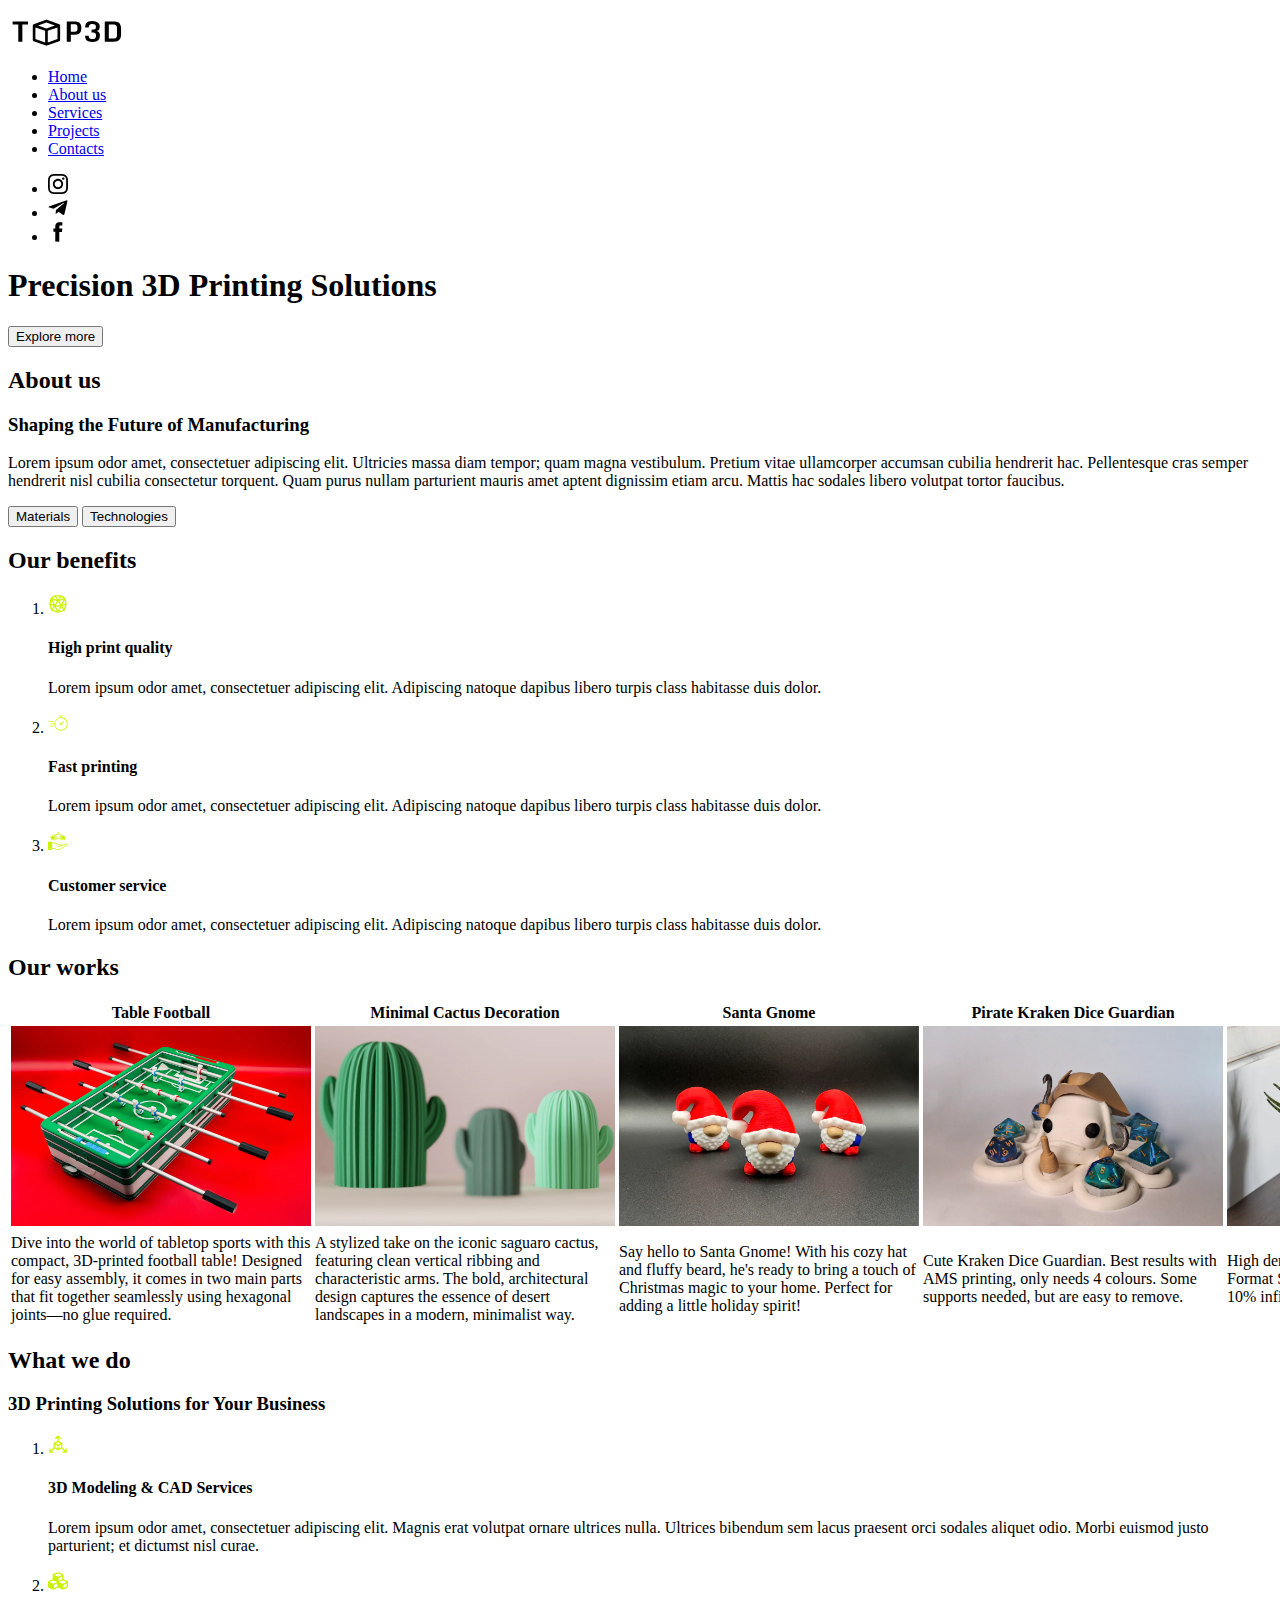
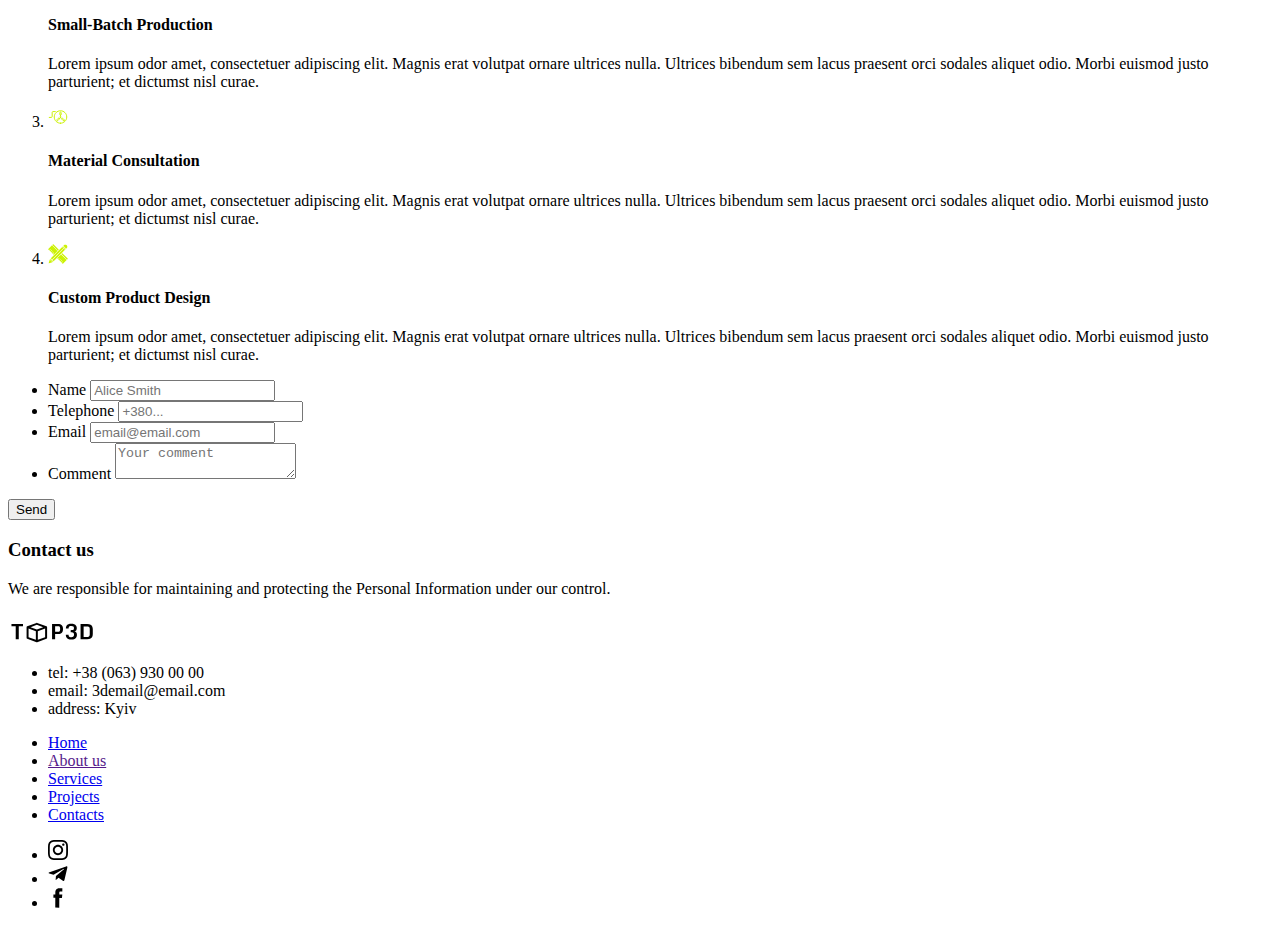
==== index.html @ 9c92897f "Initial commit" ====
<!DOCTYPE html>
<html lang="en">
<head>
    <meta charset="UTF-8">
    <meta name="viewport" content="width=device-width, initial-scale=1.0">
    <title>Top3D</title>
</head>
<body>
    <header>
        <div>
            <a chref="./index.html">
                <svg width="120" height="40">
                    <use href="./img/svg/symbol-defs.svg#icon-logo"></use>
                </svg>
            </a>
            <nav>
                <ul>
                    <li><a href="./index.html">Home</a></li>
                    <li><a href="./logic.html">About us</a></li>
                    <li><a href="#services">Services</a></li>
                    <li><a href="#works">Projects</a></li>
                    <li><a href="#contact_us">Contacts</a></li>
                </ul>
            </nav>
            <div>
                <uL>
                    <li>
                        <a href="">
                            <svg width="20" height="20" >
                                <use href="./img/svg/symbol-defs.svg#icon-instagram"></use>
                            </svg>
                        </a>
                    </li>
                    <li>
                        <a href="">
                            <svg width="20" height="20">
                                <use href="./img/svg/symbol-defs.svg#icon-telegram"></use>
                            </svg>
                        </a>
                    </li>
                    <li>
                        <a href="">
                            <svg width="20" height="20">
                                <use href="./img/svg/symbol-defs.svg#icon-facebook"></use>
                            </svg>
                        </a>
                    </li>
                </uL>
            </div>
        </div>
    </header>
    <main>
        <section>
            <div>
                <h1>Precision 3D Printing Solutions</h1>
                <button type="button">Explore more</button>
            </div>
        </section>
        <section id="about_us">
            <div>
                <div></div>
                <h2>About us</h2>
                <h3>Shaping the Future of Manufacturing</h3>
                <p>Lorem ipsum odor amet, consectetuer adipiscing elit. Ultricies massa diam tempor; quam magna vestibulum. Pretium vitae
                ullamcorper accumsan cubilia hendrerit hac. Pellentesque cras semper hendrerit nisl cubilia consectetur torquent. Quam
                purus nullam parturient mauris amet aptent dignissim etiam arcu. Mattis hac sodales libero volutpat tortor faucibus.</p>
                <div>
                    <button type="button">Materials</button>
                    <button type="button">Technologies</button>
                </div>

                <div>
                    <h2>Our benefits</h2>
                    <ol>
                        <li>
                            <svg width="20" height="20">
                                <use href="./img/svg/symbol-defs.svg#icon-about_us_1" fill="#CCF203"></use>
                            </svg>
                            <h4>High print quality</h4>
                            <p>Lorem ipsum odor amet, consectetuer adipiscing elit. Adipiscing natoque dapibus libero turpis class habitasse duis
                            dolor.</p>
                        </li>
                        <li>
                            <svg width="20" height="20">
                                <use href="./img/svg/symbol-defs.svg#icon-about_us_2" fill="#CCF203"></use>
                            </svg>
                            <h4>Fast printing</h4>
                            <p>Lorem ipsum odor amet, consectetuer adipiscing elit. Adipiscing natoque dapibus libero turpis class habitasse duis
                            dolor.</p>
                        </li>
                        <li>
                            <svg width="20" height="20">
                                <use href="./img/svg/symbol-defs.svg#icon-about_us_3" fill="#CCF203"></use>
                            </svg>
                            <h4>Customer service</h4>
                            <p>Lorem ipsum odor amet, consectetuer adipiscing elit. Adipiscing natoque dapibus libero turpis class habitasse duis
                            dolor.</p>
                        </li>
                    </ol>
                </div>
            </div>
        </section>
        <section id="works">
            <div>
                <h2>Our works</h2>
                <table>
                    <tr>
                        <th>Table Football</th>
                        <th>Minimal Cactus Decoration</th>
                        <th>Santa Gnome</th>
                        <th>Pirate Kraken Dice Guardian</th>
                        <th>Shell Flower Pot</th>
                    </tr>
                    <tr>
                        <td><img src="./img/images/2024-10-29_0c64e9528820f.webp" alt="3D Table Football" width="300" height="200"></td>
                        <td><img src="./img/images/2024-11-07_ce8e38e158c6.webp" alt="3D Cactus" width="300" height="200"></td>
                        <td><img src="./img/images/2024-11-08_84ce058e50895.webp" alt="3D Santa Claus" width="300" height="200"></td>
                        <td><img src="./img/images/2024-11-07_cf0e8cd7d54828.webp" alt="3D Octopus" width="300" height="200"></td>
                        <td><img src="./img/images/2024-11-09_6f2162583973.webp" alt="3D Plant Pot" width="300" height="200"></td>
                    </tr>
                    <tr>
                        <td>Dive into the world of tabletop sports with this compact, 3D-printed football table! Designed for easy assembly, it comes in two main parts that fit together seamlessly using hexagonal joints—no glue required.</td>
                        <td>A stylized take on the iconic saguaro cactus, featuring clean vertical ribbing and characteristic arms. The bold,
                        architectural design captures the essence of desert landscapes in a modern, minimalist way.</td>
                        <td>Say hello to Santa Gnome! With his cozy hat and fluffy beard, he's ready to bring a touch of Christmas magic to your
                        home. Perfect for adding a little holiday spirit!</td>
                        <td>Cute Kraken Dice Guardian. Best results with AMS printing, only needs 4 colours. Some supports needed, but are easy to remove.</td>
                        <td>High density model of Shell Flower pot. Format STL. Created in Blender. 2 Perimeters. 10% infill. No supports.</td>
                    </tr>
                </table>
                <!-- <ul>
                    <li><img src="./img/images/2024-10-29_0c64e9528820f.webp" alt="3D Table Football" width="600" height="400"></li>
                    <li><img src="./img/images/2024-11-07_ce8e38e158c6.webp" alt="3D Cactus" width="600" height="400"></li>
                    <li><img src="./img/images/2024-11-08_84ce058e50895.webp" alt="3D Santa Claus" width="600" height="400"></li>
                    <li><img src="./img/images/2024-11-07_cf0e8cd7d54828.webp" alt="3D Octopus" width="600" height="400"></li>
                    <li><img src="./img/images/2024-11-09_6f2162583973.webp" alt="3D Plant Pot" width="600" height="400"></li>
                </ul> -->
            </div>
        </section>
        <section id="services">
            <div>
                <h2>What we do</h2>
                <h3>3D Printing Solutions for Your Business</h3>
                <ol>
                    <li>
                        <svg width="20" height="20">
                            <use href="./img/svg/symbol-defs.svg#icon-what_do_1" fill="#CCF203"></use>
                        </svg>
                        <h4>3D Modeling & CAD Services</h4>
                        <p>Lorem ipsum odor amet, consectetuer adipiscing elit. Magnis erat volutpat ornare ultrices nulla. Ultrices bibendum sem lacus praesent orci sodales aliquet odio. Morbi euismod justo parturient; et dictumst nisl curae.</p>
                    </li>
                    <li>
                        <svg width="20" height="20">
                            <use href="./img/svg/symbol-defs.svg#icon-what_do_2" fill="#CCF203"></use>
                        </svg>
                        <h4>Small-Batch Production</h4>
                        <p>Lorem ipsum odor amet, consectetuer adipiscing elit. Magnis erat volutpat ornare ultrices nulla. Ultrices bibendum sem lacus praesent orci sodales aliquet odio. Morbi euismod justo parturient; et dictumst nisl curae.</p>
                    </li>
                    <li>
                        <svg width="20" height="20">
                            <use href="./img/svg/symbol-defs.svg#icon-what_do_3" fill="#CCF203"></use>
                        </svg>
                        <h4>Material Consultation</h4>
                        <p>Lorem ipsum odor amet, consectetuer adipiscing elit. Magnis erat volutpat ornare ultrices nulla. Ultrices bibendum sem lacus praesent orci sodales aliquet odio. Morbi euismod justo parturient; et dictumst nisl curae.</p>
                    </li>
                    <li>
                        <svg width="20" height="20">
                            <use href="./img/svg/symbol-defs.svg#icon-what_do_4" fill="#CCF203"></use>
                        </svg>
                        <h4>Custom Product Design</h4>
                        <p>Lorem ipsum odor amet, consectetuer adipiscing elit. Magnis erat volutpat ornare ultrices nulla. Ultrices bibendum sem lacus praesent orci sodales aliquet odio. Morbi euismod justo parturient; et dictumst nisl curae.</p>
                    </li>
                </ol>
            </div>
        </section>
        <section id="contact_us">
            <div>
                <form action="">
                    <ul>
                        <li>
                            <label for="user-name">Name</label>
                            <input type="text" id="user-name" name="user-name" placeholder="Alice Smith">
                        </li>
                        <li>
                            <label for="user-phone">Telephone</label>
                            <input type="tel" id="user-phone" name="user-phone" placeholder="+380...">
                        </li>
                        <li>
                            <label for="user-email">Email</label>
                            <input type="email" id="user-email" name="user-email" placeholder="email@email.com">
                        </li>
                        <li>
                            <label for="user-comment">Comment</label>
                            <textarea id="user-comment" name="user-comment" placeholder="Your comment" id="textarea"></textarea>
                        </li>
                    </ul>
                    <button type="submit">Send</button>
                </form>
                <div>
                    <h3>Contact us</h3>
                    <p>We are responsible for maintaining and protecting the Personal Information under our control.</p>
                </div>
            </div>
        </section>
    </main>
    <footer>
        <div>
            <a chref="./index.html">
                <svg width="90" height="30">
                    <use href="./img/svg/symbol-defs.svg#icon-logo"></use>
                </svg>
            </a>
            <ul>
                <li>tel: +38 (063) 930 00 00</li>
                <li>email: 3demail@email.com</li>
                <li>address: Kyiv</li>
            </ul>
            <nav>
                <ul>
                    <li><a href="/index.html">Home</a></li>
                    <li><a href="">About us</a></li>
                    <li><a href="#services">Services</a></li>
                    <li><a href="#works">Projects</a></li>
                    <li><a href="#contact_us">Contacts</a></li>
                </ul>
            </nav>
            <div>
                <uL>
                    <li>
                        <a href="">
                            <svg width="20" height="20">
                                <use href="./img/svg/symbol-defs.svg#icon-instagram"></use>
                            </svg>
                        </a>
                    </li>
                    <li>
                        <a href="">
                            <svg width="20" height="20">
                                <use href="./img/svg/symbol-defs.svg#icon-telegram"></use>
                            </svg>
                        </a>
                    </li>
                    <li>
                        <a href="">
                            <svg width="20" height="20">
                                <use href="./img/svg/symbol-defs.svg#icon-facebook"></use>
                            </svg>
                        </a>
                    </li>
                </uL>
            </div>
        </div>
    </footer>
</body>
</html>
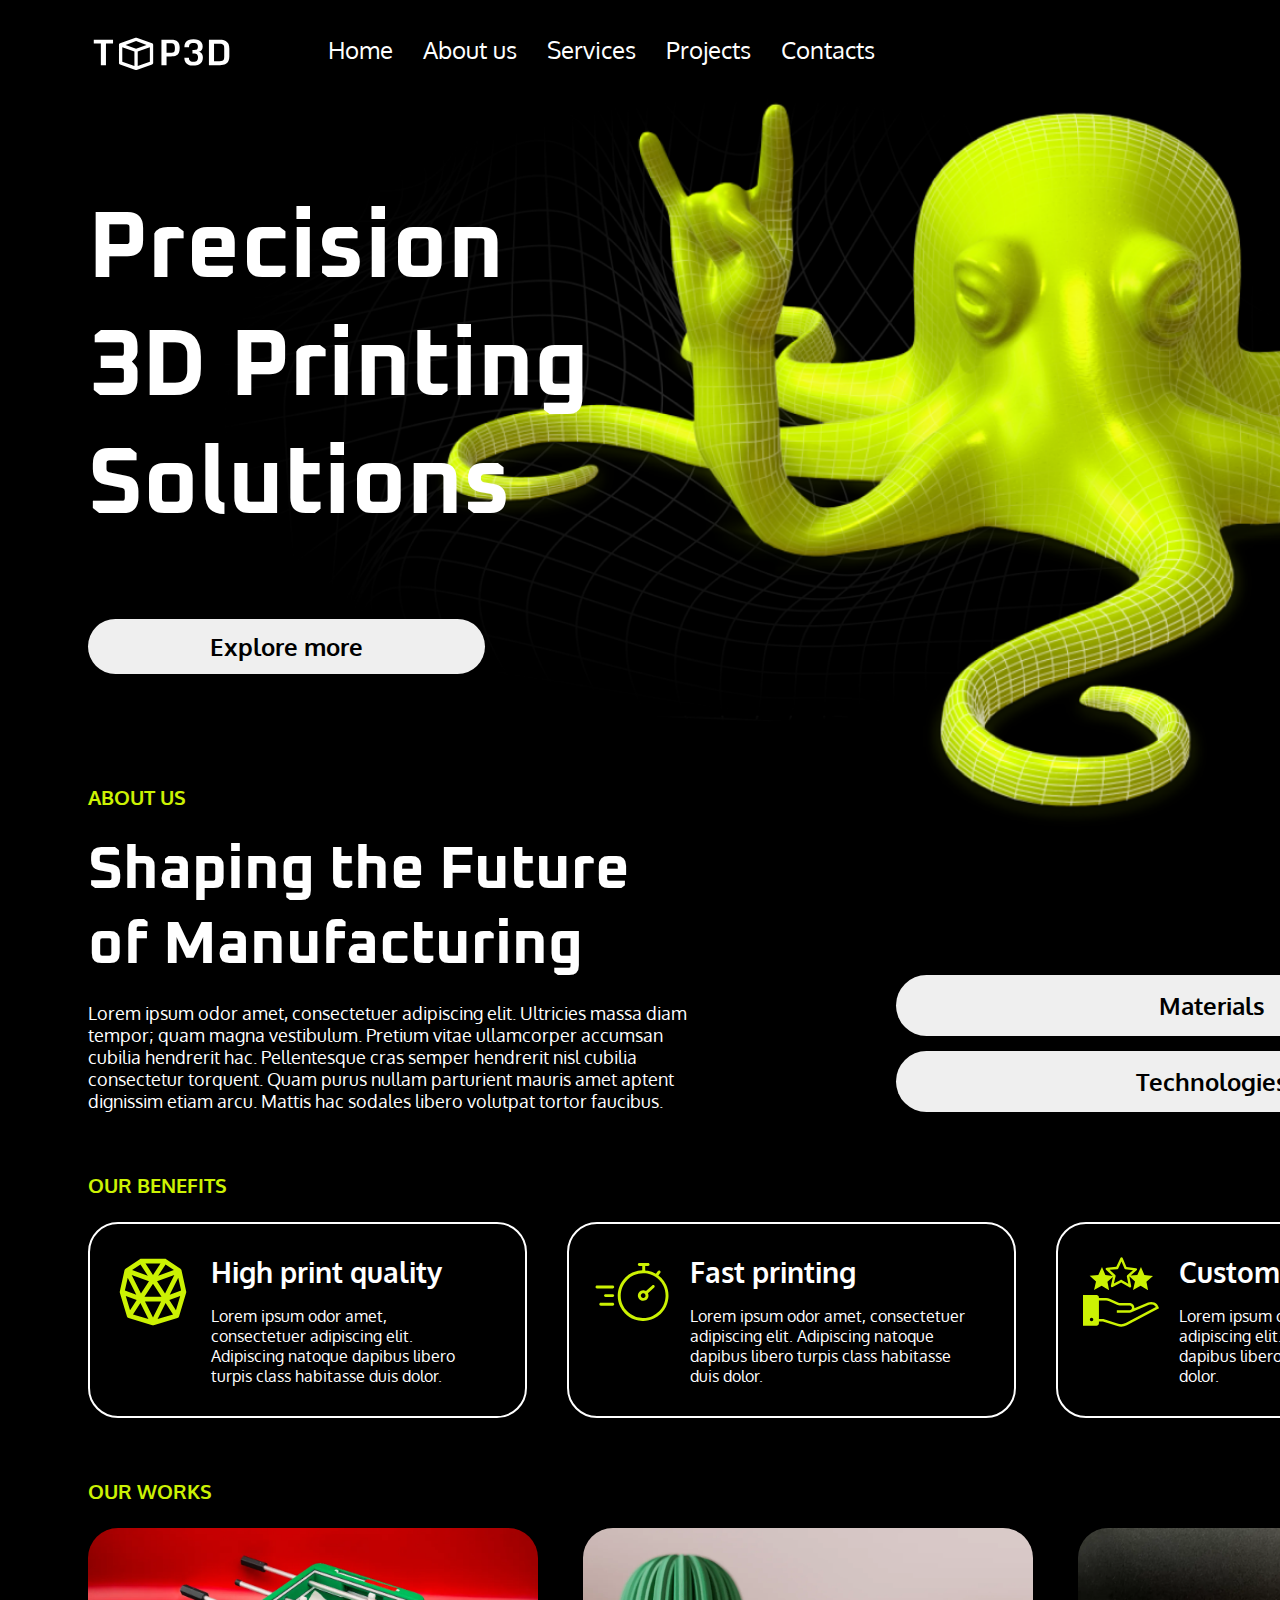
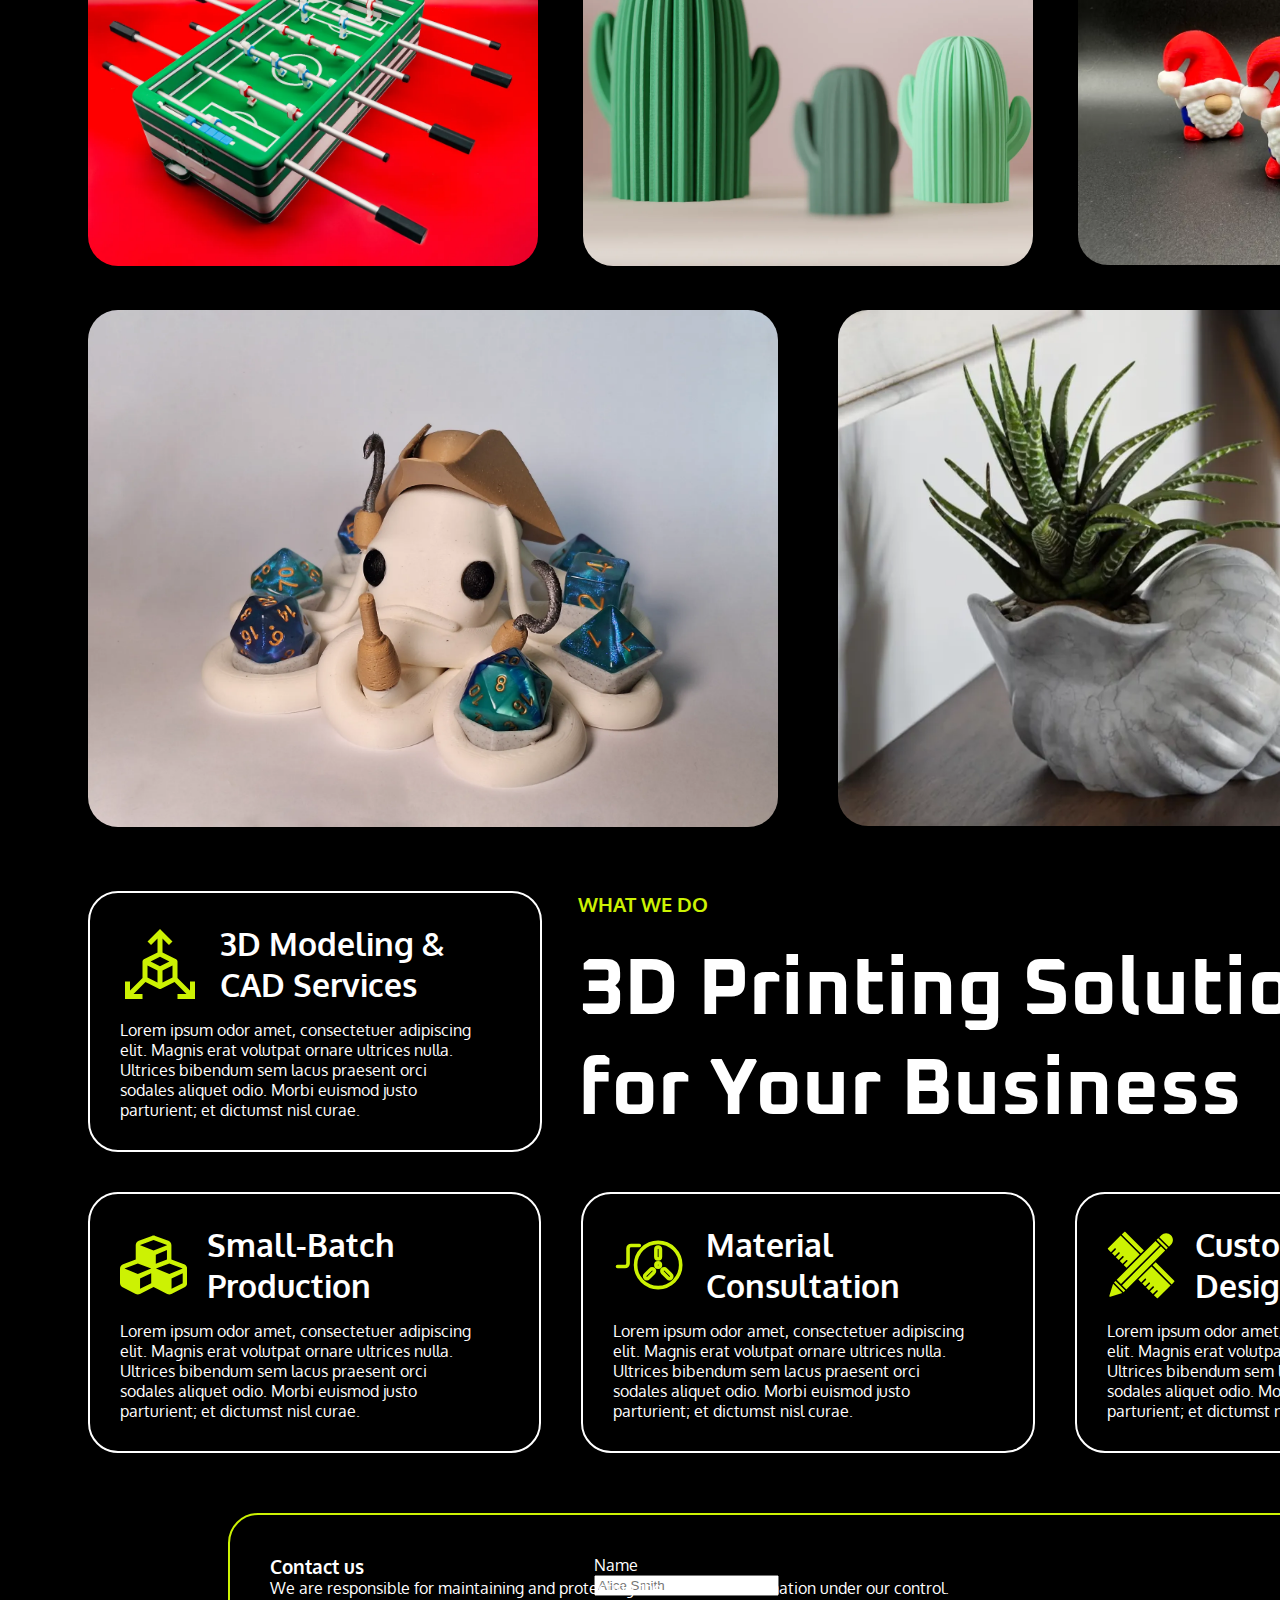
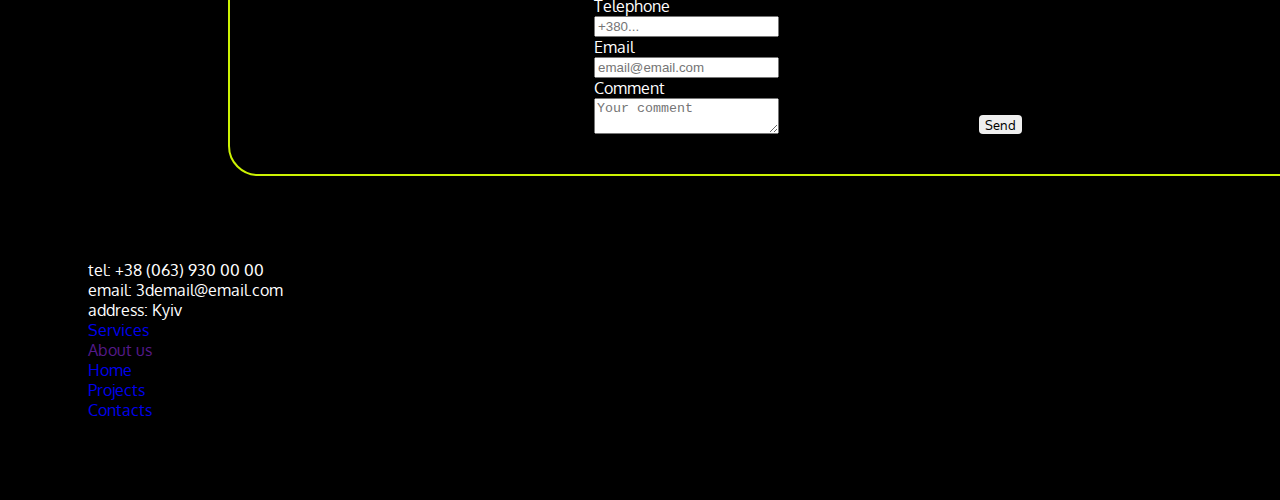
==== commit 108055be: "add styles" ====
--- a/index.html
+++ b/index.html
@@ -4,42 +4,48 @@
     <meta charset="UTF-8">
     <meta name="viewport" content="width=device-width, initial-scale=1.0">
     <title>Top3D</title>
+    <link rel="preconnect" href="https://fonts.googleapis.com">
+    <link rel="preconnect" href="https://fonts.gstatic.com" crossorigin>
+    <link href="https://fonts.googleapis.com/css2?family=Oxanium:wght@200..800&family=Oxygen:wght@300;400;700&display=swap" rel="stylesheet">
+    <link rel="stylesheet" href="./css/styles.css" />
 </head>
-<body>
-    <header>
-        <div>
-            <a chref="./index.html">
-                <svg width="120" height="40">
-                    <use href="./img/svg/symbol-defs.svg#icon-logo"></use>
-                </svg>
-            </a>
-            <nav>
-                <ul>
-                    <li><a href="./index.html">Home</a></li>
-                    <li><a href="./logic.html">About us</a></li>
-                    <li><a href="#services">Services</a></li>
-                    <li><a href="#works">Projects</a></li>
-                    <li><a href="#contact_us">Contacts</a></li>
-                </ul>
-            </nav>
-            <div>
-                <uL>
-                    <li>
-                        <a href="">
+<body class="page">
+    <header class="header">
+        <div class="container header__container">
+            <div class="header__menu">
+                <a class="link" chref="./index.html">
+                    <svg class="header__logo" width="150" height="50">
+                        <use href="./img/svg/symbol-defs.svg#icon-logo"></use>
+                    </svg>
+                </a>
+                <nav class="navigation">
+                    <ul class="list navigation__list">
+                        <li class="navigation__item"><a class="link navigation__link" href="./index.html">Home</a></li>
+                        <li class="navigation__item"><a class="link navigation__link" href="./logic.html">About us</a></li>
+                        <li class="navigation__item"><a class="link navigation__link" href="#services">Services</a></li>
+                        <li class="navigation__item"><a class="link navigation__link" href="#works">Projects</a></li>
+                        <li class="navigation__item"><a class="link navigation__link" href="#contact_us">Contacts</a></li>
+                    </ul>
+                </nav>
+            </div>
+            <div class="socials">
+                <uL class="list socials__list">
+                    <li class="socials__item">
+                        <a class="link socials__link" href="">
                             <svg width="20" height="20" >
                                 <use href="./img/svg/symbol-defs.svg#icon-instagram"></use>
                             </svg>
                         </a>
                     </li>
-                    <li>
-                        <a href="">
+                    <li class="socials__item">
+                        <a class="link socials__link" href="">
                             <svg width="20" height="20">
                                 <use href="./img/svg/symbol-defs.svg#icon-telegram"></use>
                             </svg>
                         </a>
                     </li>
-                    <li>
-                        <a href="">
+                    <li class="socials__item">
+                        <a class="link socials__link" href="">
                             <svg width="20" height="20">
                                 <use href="./img/svg/symbol-defs.svg#icon-facebook"></use>
                             </svg>
@@ -50,60 +56,75 @@
         </div>
     </header>
     <main>
-        <section>
-            <div>
-                <h1>Precision 3D Printing Solutions</h1>
-                <button type="button">Explore more</button>
-            </div>
-        </section>
-        <section id="about_us">
-            <div>
-                <div></div>
-                <h2>About us</h2>
-                <h3>Shaping the Future of Manufacturing</h3>
-                <p>Lorem ipsum odor amet, consectetuer adipiscing elit. Ultricies massa diam tempor; quam magna vestibulum. Pretium vitae
-                ullamcorper accumsan cubilia hendrerit hac. Pellentesque cras semper hendrerit nisl cubilia consectetur torquent. Quam
-                purus nullam parturient mauris amet aptent dignissim etiam arcu. Mattis hac sodales libero volutpat tortor faucibus.</p>
-                <div>
-                    <button type="button">Materials</button>
-                    <button type="button">Technologies</button>
-                </div>
-
-                <div>
-                    <h2>Our benefits</h2>
-                    <ol>
-                        <li>
-                            <svg width="20" height="20">
-                                <use href="./img/svg/symbol-defs.svg#icon-about_us_1" fill="#CCF203"></use>
-                            </svg>
-                            <h4>High print quality</h4>
-                            <p>Lorem ipsum odor amet, consectetuer adipiscing elit. Adipiscing natoque dapibus libero turpis class habitasse duis
-                            dolor.</p>
-                        </li>
-                        <li>
-                            <svg width="20" height="20">
-                                <use href="./img/svg/symbol-defs.svg#icon-about_us_2" fill="#CCF203"></use>
-                            </svg>
-                            <h4>Fast printing</h4>
-                            <p>Lorem ipsum odor amet, consectetuer adipiscing elit. Adipiscing natoque dapibus libero turpis class habitasse duis
-                            dolor.</p>
-                        </li>
-                        <li>
-                            <svg width="20" height="20">
-                                <use href="./img/svg/symbol-defs.svg#icon-about_us_3" fill="#CCF203"></use>
-                            </svg>
-                            <h4>Customer service</h4>
-                            <p>Lorem ipsum odor amet, consectetuer adipiscing elit. Adipiscing natoque dapibus libero turpis class habitasse duis
-                            dolor.</p>
-                        </li>
-                    </ol>
-                </div>
-            </div>
-        </section>
-        <section id="works">
-            <div>
-                <h2>Our works</h2>
-                <table>
+        <section class="hero">
+            <div class="container hero__container">
+                <h1 class="hero__title">Precision <br> 3D Printing <br> Solutions</h1>
+                <button class="btn hero__btn" type="button">Explore more</button>
+            </div>
+            <img class="hero__img" src="./img/images/octopus.png" alt="Octopus" width="1150">
+        </section>
+        <section class="section about" id="about_us">
+            <div class="container about__container">
+                <div class="about__description">
+                    <div class="about__main">
+                        <h2 class="section-title">About us</h2>
+                        <h3 class="about__title">Shaping the Future <br> of Manufacturing</h3>
+                        <p class="about__text">Lorem ipsum odor amet, consectetuer adipiscing elit. Ultricies massa diam tempor; quam magna vestibulum. Pretium vitae
+                        ullamcorper accumsan cubilia hendrerit hac. Pellentesque cras semper hendrerit nisl cubilia consectetur torquent. Quam
+                        purus nullam parturient mauris amet aptent dignissim etiam arcu. Mattis hac sodales libero volutpat tortor faucibus.</p>
+                    </div>
+                    <div class="about__buttons">
+                        <button class="btn about__btn" type="button">Materials</button>
+                        <button class="btn about__btn" type="button">Technologies</button>
+                    </div>
+                </div>
+                <div class="benefits">
+                    <h2 class="section-title">Our benefits</h2>
+                    <ul class="list benefits__list">
+                        <li class="benefits__item">
+                            <div class="benefits__icon">
+                                <svg width="76" height="76">
+                                    <use href="./img/svg/symbol-defs.svg#icon-about_us_1" fill="#CCF203"></use>
+                                </svg>
+                            </div>
+                            <div class="benefits__description">
+                                <h4 class="benefits__title">High print quality</h4>
+                                <p class="benefits__text">Lorem ipsum odor amet, consectetuer adipiscing elit. Adipiscing natoque dapibus libero turpis class habitasse duis
+                                dolor.</p>
+                            </div>
+                        </li>
+                        <li class="benefits__item">
+                            <div class="benefits__icon">
+                                <svg class="benefits__icon" width="76" height="76">
+                                    <use href="./img/svg/symbol-defs.svg#icon-about_us_2" fill="#CCF203"></use>
+                                </svg>
+                            </div>
+                            <div class="benefits__description">
+                                <h4 class="benefits__title">Fast printing</h4>
+                                <p class="benefits__text">Lorem ipsum odor amet, consectetuer adipiscing elit. Adipiscing natoque dapibus libero turpis class habitasse duis
+                                dolor.</p>
+                            </div>
+                        </li>
+                        <li class="benefits__item">
+                            <div class="benefits__icon">
+                                <svg class="benefits__icon" width="76" height="76">
+                                    <use href="./img/svg/symbol-defs.svg#icon-about_us_3" fill="#CCF203"></use>
+                                </svg>
+                            </div>
+                            <div class="benefits__description">
+                                <h4 class="benefits__title">Customer service</h4>
+                                <p class="benefits__text">Lorem ipsum odor amet, consectetuer adipiscing elit. Adipiscing natoque dapibus libero turpis class habitasse duis
+                                dolor.</p>
+                            </div>
+                        </li>
+                    </ul>
+                </div>
+            </div>
+        </section>
+        <section class="section" id="works">
+            <div class="container">
+                <h2 class="section-title">Our works</h2>
+                <!-- <table>
                     <tr>
                         <th>Table Football</th>
                         <th>Minimal Cactus Decoration</th>
@@ -127,121 +148,135 @@
                         <td>Cute Kraken Dice Guardian. Best results with AMS printing, only needs 4 colours. Some supports needed, but are easy to remove.</td>
                         <td>High density model of Shell Flower pot. Format STL. Created in Blender. 2 Perimeters. 10% infill. No supports.</td>
                     </tr>
-                </table>
-                <!-- <ul>
-                    <li><img src="./img/images/2024-10-29_0c64e9528820f.webp" alt="3D Table Football" width="600" height="400"></li>
-                    <li><img src="./img/images/2024-11-07_ce8e38e158c6.webp" alt="3D Cactus" width="600" height="400"></li>
-                    <li><img src="./img/images/2024-11-08_84ce058e50895.webp" alt="3D Santa Claus" width="600" height="400"></li>
-                    <li><img src="./img/images/2024-11-07_cf0e8cd7d54828.webp" alt="3D Octopus" width="600" height="400"></li>
-                    <li><img src="./img/images/2024-11-09_6f2162583973.webp" alt="3D Plant Pot" width="600" height="400"></li>
-                </ul> -->
-            </div>
-        </section>
-        <section id="services">
-            <div>
-                <h2>What we do</h2>
-                <h3>3D Printing Solutions for Your Business</h3>
-                <ol>
-                    <li>
-                        <svg width="20" height="20">
-                            <use href="./img/svg/symbol-defs.svg#icon-what_do_1" fill="#CCF203"></use>
-                        </svg>
-                        <h4>3D Modeling & CAD Services</h4>
-                        <p>Lorem ipsum odor amet, consectetuer adipiscing elit. Magnis erat volutpat ornare ultrices nulla. Ultrices bibendum sem lacus praesent orci sodales aliquet odio. Morbi euismod justo parturient; et dictumst nisl curae.</p>
-                    </li>
-                    <li>
-                        <svg width="20" height="20">
-                            <use href="./img/svg/symbol-defs.svg#icon-what_do_2" fill="#CCF203"></use>
-                        </svg>
-                        <h4>Small-Batch Production</h4>
-                        <p>Lorem ipsum odor amet, consectetuer adipiscing elit. Magnis erat volutpat ornare ultrices nulla. Ultrices bibendum sem lacus praesent orci sodales aliquet odio. Morbi euismod justo parturient; et dictumst nisl curae.</p>
-                    </li>
-                    <li>
-                        <svg width="20" height="20">
-                            <use href="./img/svg/symbol-defs.svg#icon-what_do_3" fill="#CCF203"></use>
-                        </svg>
-                        <h4>Material Consultation</h4>
-                        <p>Lorem ipsum odor amet, consectetuer adipiscing elit. Magnis erat volutpat ornare ultrices nulla. Ultrices bibendum sem lacus praesent orci sodales aliquet odio. Morbi euismod justo parturient; et dictumst nisl curae.</p>
-                    </li>
-                    <li>
-                        <svg width="20" height="20">
-                            <use href="./img/svg/symbol-defs.svg#icon-what_do_4" fill="#CCF203"></use>
-                        </svg>
-                        <h4>Custom Product Design</h4>
-                        <p>Lorem ipsum odor amet, consectetuer adipiscing elit. Magnis erat volutpat ornare ultrices nulla. Ultrices bibendum sem lacus praesent orci sodales aliquet odio. Morbi euismod justo parturient; et dictumst nisl curae.</p>
-                    </li>
-                </ol>
-            </div>
-        </section>
-        <section id="contact_us">
-            <div>
-                <form action="">
-                    <ul>
-                        <li>
-                            <label for="user-name">Name</label>
-                            <input type="text" id="user-name" name="user-name" placeholder="Alice Smith">
-                        </li>
-                        <li>
-                            <label for="user-phone">Telephone</label>
-                            <input type="tel" id="user-phone" name="user-phone" placeholder="+380...">
-                        </li>
-                        <li>
-                            <label for="user-email">Email</label>
-                            <input type="email" id="user-email" name="user-email" placeholder="email@email.com">
-                        </li>
-                        <li>
-                            <label for="user-comment">Comment</label>
-                            <textarea id="user-comment" name="user-comment" placeholder="Your comment" id="textarea"></textarea>
+                </table> -->
+                <ul class="list works__list">
+                    <li class="works__item"><img class="works__img" src="./img/images/2024-10-29_0c64e9528820f.webp" alt="3D Table Football" width="450"></li>
+                    <li class="works__item"><img class="works__img" src="./img/images/2024-11-07_ce8e38e158c6.webp" alt="3D Cactus" width="450"></li>
+                    <li class="works__item"><img class="works__img" src="./img/images/2024-11-08_84ce058e50895.webp" alt="3D Santa Claus" width="450"></li>
+                    <li class="works__item"><img class="works__img" src="./img/images/2024-11-07_cf0e8cd7d54828.webp" alt="3D Octopus" width="690"></li>
+                    <li class="works__item"><img class="works__img" src="./img/images/2024-11-09_6f2162583973.webp" alt="3D Plant Pot" width="690"></li>
+                </ul>
+            </div>
+        </section>
+        <section class="section" id="services">
+            <div class="container activity__container">
+                <div class="activity__headline">
+                    <h2 class="section-title">What we do</h2>
+                    <h3 class="activity__title">3D Printing Solutions <br> for Your Business</h3>
+                </div>
+                <div class="activity__activities">
+                    <ul class="list activity__list">
+                        <li class="activity__item">
+                            <div class="activity__service">
+                                <svg class="activity__icon" width="80" height="80">
+                                    <use href="./img/svg/symbol-defs.svg#icon-what_do_1" fill="#CCF203"></use>
+                                </svg>
+                                <h4 class="activity__name">3D Modeling & <br> CAD Services</h4>
+                            </div>
+                            <p class="activity__desc">Lorem ipsum odor amet, consectetuer adipiscing elit. Magnis erat volutpat ornare ultrices nulla. Ultrices bibendum sem lacus praesent orci sodales aliquet odio. Morbi euismod justo parturient; et dictumst nisl curae.</p>
+                        </li>
+                        <li class="activity__item">
+                            <div class="activity__service">
+                                <svg class="activity__icon" width="80" height="80">
+                                    <use href="./img/svg/symbol-defs.svg#icon-what_do_2" fill="#CCF203"></use>
+                                </svg>
+                                <h4 class="activity__name">Small-Batch Production</h4>
+                            </div>
+                            <p class="activity__desc">Lorem ipsum odor amet, consectetuer adipiscing elit. Magnis erat volutpat ornare ultrices nulla. Ultrices bibendum sem lacus praesent orci sodales aliquet odio. Morbi euismod justo parturient; et dictumst nisl curae.</p>
+                        </li>
+                        <li class="activity__item">
+                            <div class="activity__service">
+                                <svg class="activity__icon" width="80" height="80">
+                                    <use href="./img/svg/symbol-defs.svg#icon-what_do_3" fill="#CCF203"></use>
+                                </svg>
+                                <h4 class="activity__name">Material Consultation</h4>
+                            </div>
+                            <p class="activity__desc">Lorem ipsum odor amet, consectetuer adipiscing elit. Magnis erat volutpat ornare ultrices nulla. Ultrices bibendum sem lacus praesent orci sodales aliquet odio. Morbi euismod justo parturient; et dictumst nisl curae.</p>
+                        </li>
+                        <li class="activity__item">
+                            <div class="activity__service">
+                                <svg class="activity__icon" width="80" height="80">
+                                    <use href="./img/svg/symbol-defs.svg#icon-what_do_4" fill="#CCF203"></use>
+                                </svg>
+                                <h4 class="activity__name">Custom Product Design</h4>
+                            </div>
+                            <p class="activity__desc">Lorem ipsum odor amet, consectetuer adipiscing elit. Magnis erat volutpat ornare ultrices nulla. Ultrices bibendum sem lacus praesent orci sodales aliquet odio. Morbi euismod justo parturient; et dictumst nisl curae.</p>
                         </li>
                     </ul>
-                    <button type="submit">Send</button>
-                </form>
-                <div>
-                    <h3>Contact us</h3>
-                    <p>We are responsible for maintaining and protecting the Personal Information under our control.</p>
+                </div>
+            </div>
+        </section>
+        <section class="section" id="contact_us">
+            <div class="container contacts__container">
+                <div class="contacts__info">
+                    <div class="contacts__headline">
+                        <h3>Contact us</h3>
+                        <p>We are responsible for maintaining and protecting the Personal Information under our control.</p>
+                    </div>
+                    <form class="contacts__form" action="">
+                        <ul class="list contacts__list">
+                            <li class="contacts__item">
+                                <label for="user-name">Name</label>
+                                <input type="text" id="user-name" name="user-name" placeholder="Alice Smith">
+                            </li>
+                            <li class="contacts__item">
+                                <label for="user-phone">Telephone</label>
+                                <input type="tel" id="user-phone" name="user-phone" placeholder="+380...">
+                            </li>
+                            <li class="contacts__item">
+                                <label for="user-email">Email</label>
+                                <input type="email" id="user-email" name="user-email" placeholder="email@email.com">
+                            </li>
+                            <li class="contacts__item">
+                                <label for="user-comment">Comment</label>
+                                <textarea id="user-comment" name="user-comment" placeholder="Your comment" id="textarea"></textarea>
+                            </li>
+                        </ul>
+                        <button class="btn" type="submit">Send</button>
+                    </form>
                 </div>
             </div>
         </section>
     </main>
     <footer>
-        <div>
-            <a chref="./index.html">
+        <div class="container">
+            <a class="link" chref="./index.html">
                 <svg width="90" height="30">
                     <use href="./img/svg/symbol-defs.svg#icon-logo"></use>
                 </svg>
             </a>
-            <ul>
+            <ul class="list">
                 <li>tel: +38 (063) 930 00 00</li>
                 <li>email: 3demail@email.com</li>
                 <li>address: Kyiv</li>
             </ul>
             <nav>
-                <ul>
-                    <li><a href="/index.html">Home</a></li>
-                    <li><a href="">About us</a></li>
-                    <li><a href="#services">Services</a></li>
-                    <li><a href="#works">Projects</a></li>
-                    <li><a href="#contact_us">Contacts</a></li>
+                <ul class="list">
+                    <li><a class="link" href="#services">Services</a></li>
+                    <li><a class="link" href="">About us</a></li>
+                    <li><a class="link" href="/index.html">Home</a></li>
+                    <li><a class="link" href="#works">Projects</a></li>
+                    <li><a class="link" href="#contact_us">Contacts</a></li>
                 </ul>
             </nav>
             <div>
-                <uL>
+                <uL class="list">
                     <li>
-                        <a href="">
+                        <a class="link" href="">
                             <svg width="20" height="20">
                                 <use href="./img/svg/symbol-defs.svg#icon-instagram"></use>
                             </svg>
                         </a>
                     </li>
                     <li>
-                        <a href="">
+                        <a class="link" href="">
                             <svg width="20" height="20">
                                 <use href="./img/svg/symbol-defs.svg#icon-telegram"></use>
                             </svg>
                         </a>
                     </li>
                     <li>
-                        <a href="">
+                        <a class="link" href="">
                             <svg width="20" height="20">
                                 <use href="./img/svg/symbol-defs.svg#icon-facebook"></use>
                             </svg>
--- a/css/styles.css
+++ b/css/styles.css
@@ -0,0 +1,391 @@
+:root {
+    --title-font: 'Oxanium', sans-serif;
+    --page-font: 'Oxygen', sans-serif;
+    --main-text-color: #FFFFFF;
+    --accent-color: #CCF203;
+    --second-color: #000000;
+    --hover-color: #DFFD40;
+    --primary-bg-color: #000000;
+    /* --item: 3;
+    --indent: 30px; */
+    --anim: 250ms cubic-bezier(0.4, 0, 0.2, 1);
+}
+
+/* Common styles */
+h1,
+h2,
+h3,
+h4,
+h5,
+h6,
+p,
+ul,
+div {
+    margin: 0;
+    padding: 0;
+}
+
+.img {
+    display: block;
+    max-width: 100%;
+    height: auto;
+    margin: 0;
+}
+
+.container {
+    width: 1440px;
+    padding-right: 80px;
+    padding-left: 80px;
+    margin-right: auto;
+    margin-left: auto;
+}
+
+.section {
+    padding-top: 60px;
+}
+
+.page {
+    font-family: var(--page-font);
+    font-style: normal;
+    font-weight: 400;
+    font-size: 16px;
+    color: var(--main-text-color);
+
+    background-color: var(--primary-bg-color);
+}
+
+.list {
+    list-style: none;
+    padding: 0;
+    margin: 0;
+}
+
+.link {
+    text-decoration: none;
+    font-style: normal;
+}
+
+.btn {
+    font-family: var(--page-font);
+    cursor: pointer;
+    border-style: none;
+    border-radius: 4px;
+}
+
+.header {
+    position: relative; 
+    z-index: 10;
+}
+
+.header__container {
+    display: flex;
+    align-items: center;
+    justify-content: space-between;
+}
+
+.header__menu {
+    display: flex;
+    align-items: center;
+}
+
+.header__logo {
+    fill: var(--main-text-color)
+}
+
+.navigation__list {
+    display: flex;
+    margin-left: 90px;
+}
+
+.navigation__item {
+    padding-top: 26px;
+    padding-bottom: 26px;
+
+    font-size: 24px;
+
+    transition: color var(--anim);
+}
+
+.navigation__item:not(:last-child) {
+    margin-right: 30px;
+}
+
+.navigation__link {
+    color: var(--main-text-color);
+}
+
+.navigation__link:hover, 
+.navigation__link:focus {
+    color: var(--hover-color);
+}
+
+.socials__list {
+    display: flex;
+}
+
+.socials__item:not(:last-child) {
+    margin-right: 30px;
+}
+
+.socials__link {
+    display: flex;
+    align-items: center;
+    justify-content: center;
+    width: 34px;
+    height: 34px;
+    color: var(--second-color);
+    background-color: var(--main-text-color);
+    border-radius: 50%;
+
+    transition: background-color var(--anim);
+}
+
+.socials__link:hover,
+.socials__link:focus {
+    background-color: var(--hover-color);
+    cursor: pointer;
+}
+
+
+.hero {
+    position: relative;
+    display: flex;
+    background-image: url(../img/images/Background.png);
+    background-repeat: no-repeat;
+    background-size: cover;
+    max-width: 1600px;
+    margin-left: auto;
+    margin-right: auto;
+    background-color: var(--second-color);
+
+    min-height: 600px;
+    z-index: 1; 
+}
+
+.hero__container {
+    position: relative;
+    padding-top: 100px;
+    padding-bottom: 50px;
+    z-index: 1; 
+}
+
+.hero__title {
+    font-family: var(--title-font);
+    font-weight: 700;
+    font-size: 94px;
+
+    margin-bottom: 74px;
+}
+
+.hero__btn {
+    font-weight: 700;
+    font-size: 24px;
+    padding: 12px 122px;
+    border-radius: 50px;
+
+    transition: background-color var(--anim);
+}
+
+.hero__btn:hover,
+.hero__btn:focus {
+    background-color: var(--hover-color);
+    cursor: pointer;
+}
+
+
+.hero__img {
+    position: absolute;
+    left: 25%;
+    top: -15%;
+    z-index: 0;
+}
+
+.section-title {
+    font-weight: 700;
+    font-size: 20px;
+    color: var(--accent-color);
+    text-transform: uppercase;
+
+    margin-bottom: 24px;
+}
+
+.about__description {
+    display: flex;
+    align-items: end;
+    justify-content: space-between;
+    margin-bottom: 60px;
+}
+
+.about__main {
+    margin-right: 77px;
+}
+
+.about__title {
+    font-family: var(--title-font);
+    font-weight: 700;
+    font-size: 60px;
+    margin-bottom: 18px;
+}
+
+.about__text {
+    font-size: 18px;
+    max-width: 600px;
+}
+
+.about__buttons {
+    display: flex;
+    flex-direction: column;
+}
+
+.about__btn {
+    padding: 15px 240px;
+    font-weight: 700;
+    font-size: 24px;
+    border-radius: 50px;
+    transition: background-color var(--anim);
+}
+
+.about__btn:not(:last-child) {
+    margin-bottom: 15px;
+}
+
+.about__btn:hover,
+.about__btn:focus {
+    background-color: var(--hover-color);
+    cursor: pointer;
+}
+
+.benefits__list {
+    display: grid;
+    grid-template-columns: auto auto auto;
+    gap: 40px;
+}
+
+.benefits__item {
+    display: flex;
+    max-width: 400px;
+    border: 2px solid var(--main-text-color);
+    border-radius: 30px;
+    padding: 30px 45px 30px 25px;
+}
+
+.benefits__icon {
+    width: 76px;
+    height: 76px;
+    margin-right: 20px;
+    align-items: flex-start;
+}
+
+.benefits__title {
+    font-weight: 700;
+    font-size: 28px;
+    margin-bottom: 16px;
+}
+
+.works__list {
+    display: flex;
+    flex-wrap: wrap;
+    gap: 40px;
+    justify-content: space-between
+}
+
+.works__img {
+    border-radius: 30px;
+}
+
+.activity__container {
+    position: relative;
+}
+
+.activity__headline {
+    position: absolute;
+    left: 570px;
+    max-width: 840px;
+}
+
+.activity__title {
+    font-family: var(--title-font);
+    font-weight: 700;
+    font-size: 80px;
+}
+
+.activity__list{
+    display: grid;
+    grid-template-columns: repeat(3, 1fr);
+    gap: 40px;
+}
+
+
+.activity__item {
+    display: flex;
+    flex-direction: column;
+    border: 2px solid var(--main-text-color);
+    border-radius: 30px;
+    padding: 30px;
+}
+
+.activity__item:nth-child(1) {
+    max-width: 390px;
+    grid-column: 1 / -1; 
+}
+
+.activity__item:nth-child(n+2) {
+    grid-column: span 1;
+}
+
+.activity__service {
+    display: flex;
+    align-items: center;
+    margin-bottom: 15px;
+}
+
+.activity__icon {
+    width: 80px;
+    height: 80px;
+    margin-right: 20px;
+}
+
+.activity__name {
+    font-weight: 700;
+    font-size: 32px;
+}
+
+.activity__desc {
+    max-width: 356px;
+}
+
+.contacts__container {
+    position: relative;
+    margin-bottom: 50px;
+}
+
+.contacts__info {
+    border: 2px solid var(--accent-color);
+    border-radius: 30px;
+    padding: 40px;
+    margin-left: 140px;
+    margin-right: 140px;
+}
+
+.contacts__headline {
+    position: absolute;
+}
+
+.contacts__form {
+    display: flex;
+    justify-content: center;
+    align-items: flex-end;
+    width: 100%;
+}
+
+.contacts__list {
+    display: flex;
+    flex-direction: column;
+    margin-right: 200px;
+    max-width: 460px;
+}
+
+.contacts__item {
+    display: flex;
+    flex-direction: column;
+}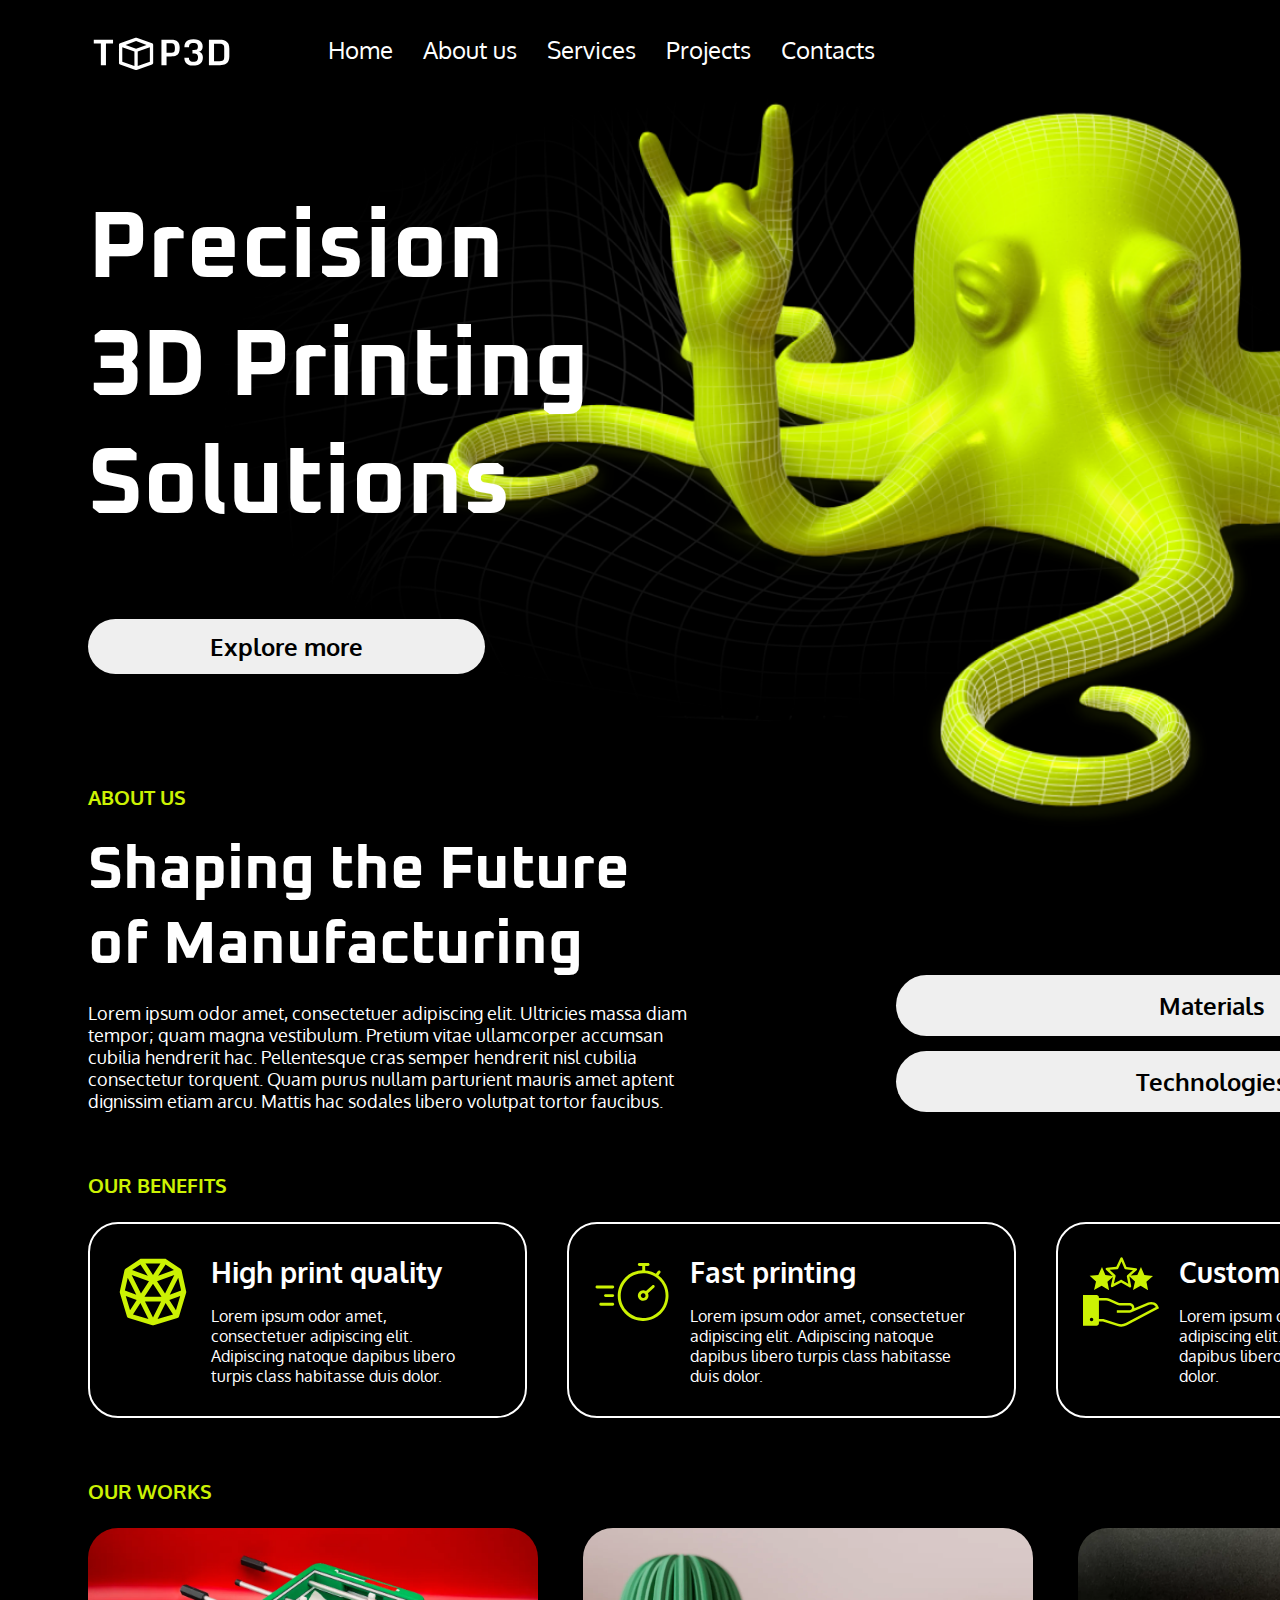
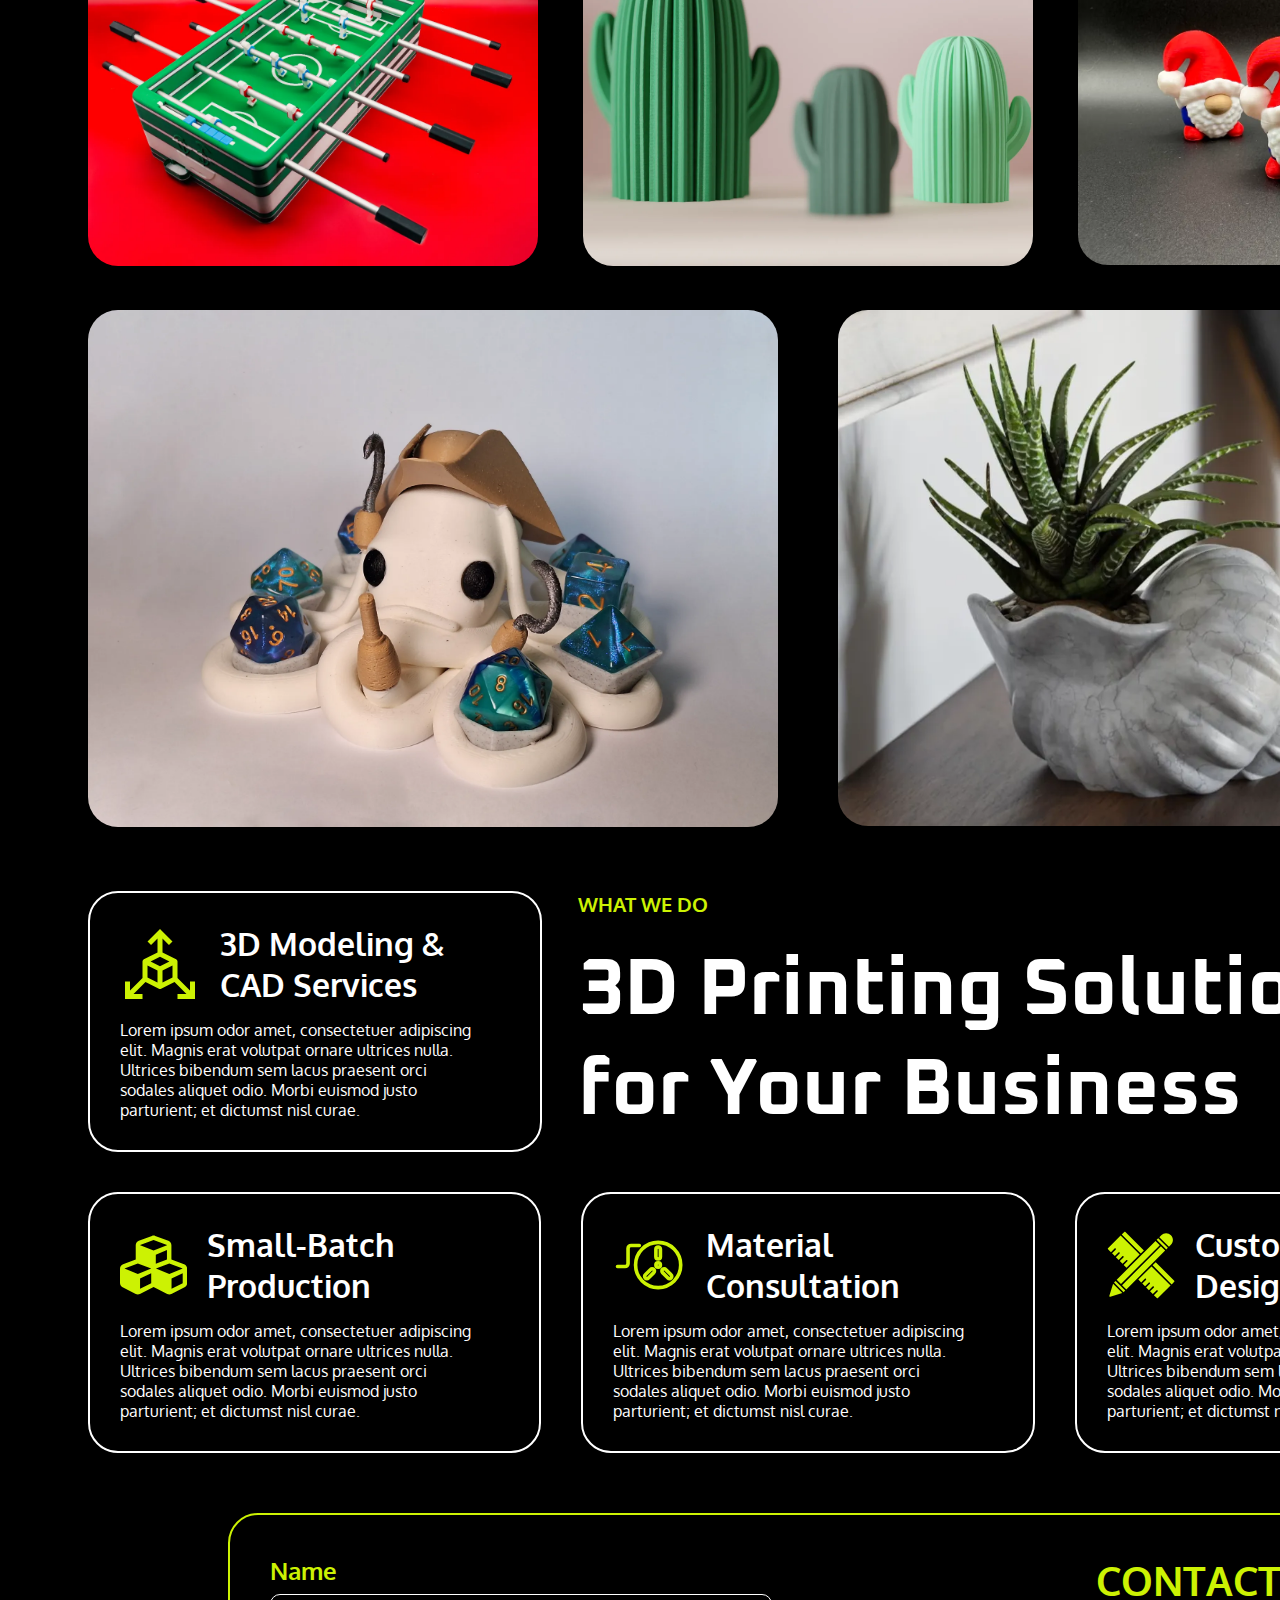
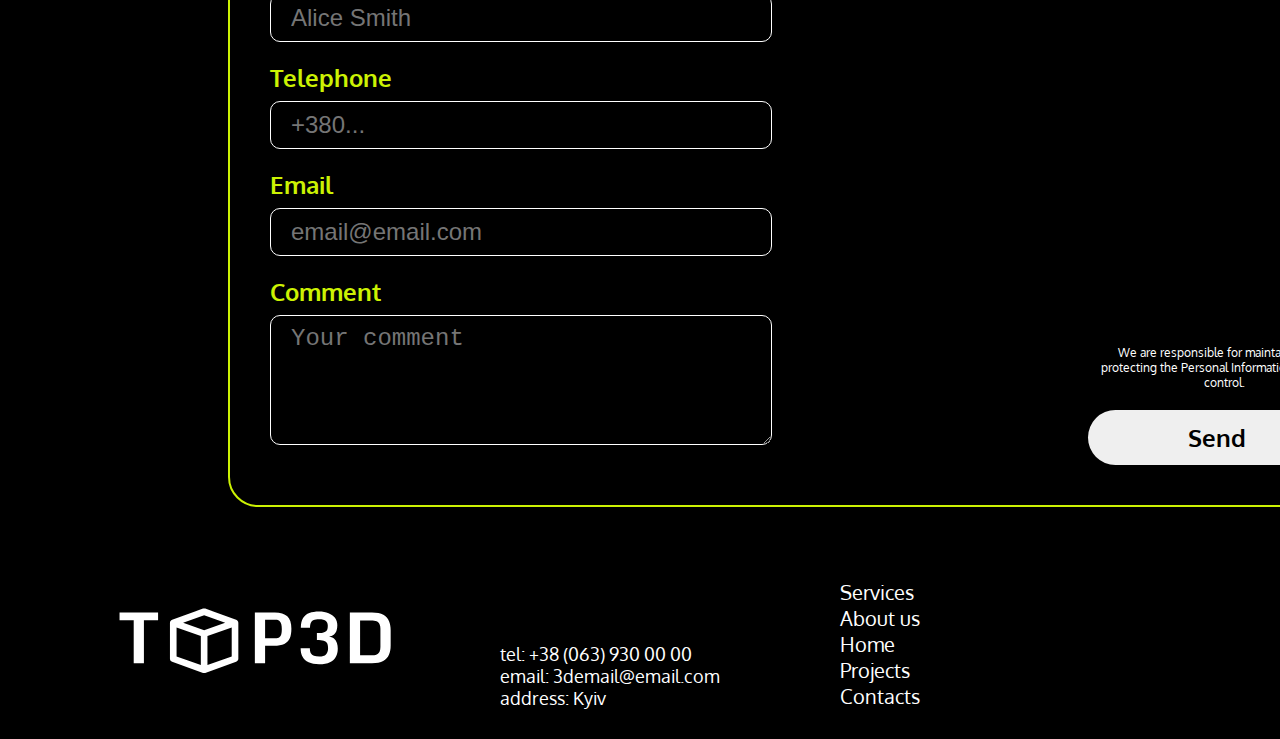
==== commit 47682f7e: "update styles" ====
--- a/index.html
+++ b/index.html
@@ -210,55 +210,57 @@
             <div class="container contacts__container">
                 <div class="contacts__info">
                     <div class="contacts__headline">
-                        <h3>Contact us</h3>
-                        <p>We are responsible for maintaining and protecting the Personal Information under our control.</p>
+                        <h3 class="contacts__title">Contact us</h3>
+                        <p class="contacts__desc">We are responsible for maintaining and protecting the Personal Information under our control.</p>
                     </div>
                     <form class="contacts__form" action="">
                         <ul class="list contacts__list">
                             <li class="contacts__item">
-                                <label for="user-name">Name</label>
-                                <input type="text" id="user-name" name="user-name" placeholder="Alice Smith">
-                            </li>
-                            <li class="contacts__item">
-                                <label for="user-phone">Telephone</label>
-                                <input type="tel" id="user-phone" name="user-phone" placeholder="+380...">
-                            </li>
-                            <li class="contacts__item">
-                                <label for="user-email">Email</label>
-                                <input type="email" id="user-email" name="user-email" placeholder="email@email.com">
-                            </li>
-                            <li class="contacts__item">
-                                <label for="user-comment">Comment</label>
-                                <textarea id="user-comment" name="user-comment" placeholder="Your comment" id="textarea"></textarea>
+                                <label class="contacts__label" for="user-name">Name</label>
+                                <input class="contacts_input" type="text" id="user-name" name="user-name" placeholder="Alice Smith">
+                            </li>
+                            <li class="contacts__item">
+                                <label class="contacts__label" for="user-phone">Telephone</label>
+                                <input class="contacts_input" type="tel" id="user-phone" name="user-phone" placeholder="+380...">
+                            </li>
+                            <li class="contacts__item">
+                                <label class="contacts__label" for="user-email">Email</label>
+                                <input class="contacts_input" type="email" id="user-email" name="user-email" placeholder="email@email.com">
+                            </li>
+                            <li class="contacts__item">
+                                <label class="contacts__label" for="user-comment">Comment</label>
+                                <textarea class="contacts_input" id="user-comment" name="user-comment" placeholder="Your comment" id="textarea"></textarea>
                             </li>
                         </ul>
-                        <button class="btn" type="submit">Send</button>
+                        <button class="btn contacts__button" type="submit">Send</button>
                     </form>
                 </div>
             </div>
         </section>
     </main>
-    <footer>
-        <div class="container">
+    <footer class="container">
+        <div class="footer__container">
             <a class="link" chref="./index.html">
-                <svg width="90" height="30">
+                <svg class="footer__logo" width="340" height="100">
                     <use href="./img/svg/symbol-defs.svg#icon-logo"></use>
                 </svg>
             </a>
-            <ul class="list">
-                <li>tel: +38 (063) 930 00 00</li>
-                <li>email: 3demail@email.com</li>
-                <li>address: Kyiv</li>
-            </ul>
-            <nav>
-                <ul class="list">
-                    <li><a class="link" href="#services">Services</a></li>
-                    <li><a class="link" href="">About us</a></li>
-                    <li><a class="link" href="/index.html">Home</a></li>
-                    <li><a class="link" href="#works">Projects</a></li>
-                    <li><a class="link" href="#contact_us">Contacts</a></li>
+            <div class="footer__contacts">
+                <ul class="list footer__list">
+                    <li>tel: +38 (063) 930 00 00</li>
+                    <li>email: 3demail@email.com</li>
+                    <li>address: Kyiv</li>
                 </ul>
-            </nav>
+                <nav>
+                    <ul class="list footer__navigation">
+                        <li><a class="link footer__link" href="#services">Services</a></li>
+                        <li><a class="link footer__link" href="">About us</a></li>
+                        <li><a class="link footer__link" href="/index.html">Home</a></li>
+                        <li><a class="link footer__link" href="#works">Projects</a></li>
+                        <li><a class="link footer__link" href="#contact_us">Contacts</a></li>
+                    </ul>
+                </nav>
+            </div>
             <div>
                 <uL class="list">
                     <li>
--- a/css/styles.css
+++ b/css/styles.css
@@ -369,23 +369,115 @@
 
 .contacts__headline {
     position: absolute;
+    left: 68%;
+    display: flex;
+    flex-direction: column;
+}
+
+.contacts__title {
+    font-weight: 700;
+    font-size: 40px;
+    color: var(--accent-color);
+    text-transform: uppercase;
+
+    margin-bottom: 340px;
+}
+
+.contacts__desc {
+    width: 256px;
+    text-align: center;
+    font-size: 12px;
 }
 
 .contacts__form {
     display: flex;
-    justify-content: center;
+    justify-content: space-between;
     align-items: flex-end;
     width: 100%;
+
+    font-size: 24px;
 }
 
 .contacts__list {
     display: flex;
     flex-direction: column;
-    margin-right: 200px;
-    max-width: 460px;
 }
 
 .contacts__item {
     display: flex;
     flex-direction: column;
+}
+
+.contacts__label {
+    font-weight: 700;
+    color: var(--accent-color);
+    margin-bottom: 8px;
+}
+
+.contacts_input {
+    min-width: 460px;
+    padding: 9px 20px;
+    background-color: transparent;
+    border: 1px solid var(--main-text-color);
+    border-radius: 10px;
+    margin-bottom: 20px;
+
+    font-size: 24px;
+    color: var(--main-text-color);
+}
+
+.contacts_input:hover, 
+.contacts_input:focus {
+    outline: transparent;
+    border-width: 2px;
+    border-color: var(--accent-color);
+}
+
+.contacts__button {
+    padding: 12px 100px;
+    border-radius: 50px;
+
+    font-weight: 700;
+    font-size: 24px;
+
+    transition: background-color var(--anim);
+}
+
+.contacts__button:hover,
+.contacts__button:focus {
+    background-color: var(--hover-color);
+    cursor: pointer;
+}
+
+.contacts__item textarea {
+    height: 110px;
+}
+
+.footer__container {
+    display: flex;
+    padding-top: 22px;
+    padding-bottom: 22px;
+}
+
+.footer__logo {
+    fill: var(--main-text-color);
+    margin-right: 72px;
+}
+
+.footer__contacts {
+    display: flex;
+    align-items:flex-end;
+    gap: 120px;
+}
+
+.footer__list {
+    font-size: 18px;
+}
+
+.footer__navigation {
+    font-size: 20px;
+}
+
+.footer__link {
+    color: var(--main-text-color);
 }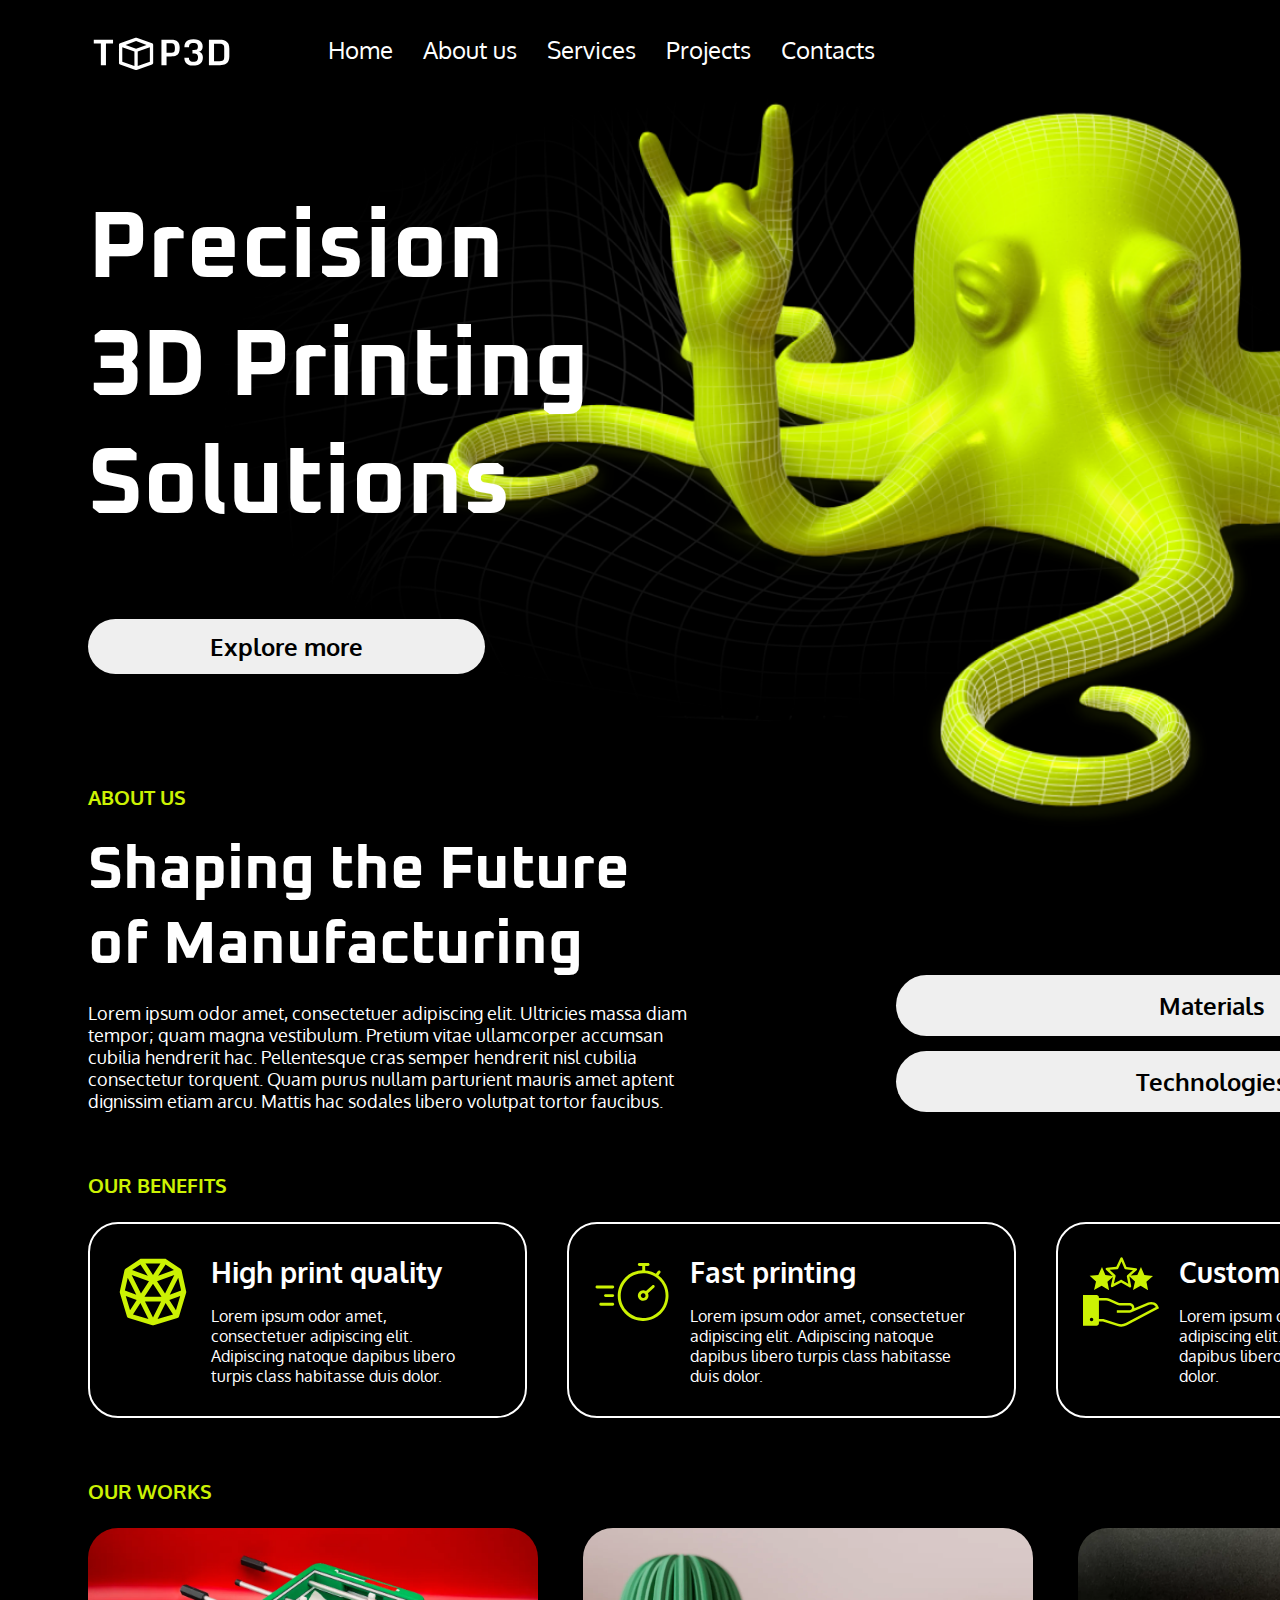
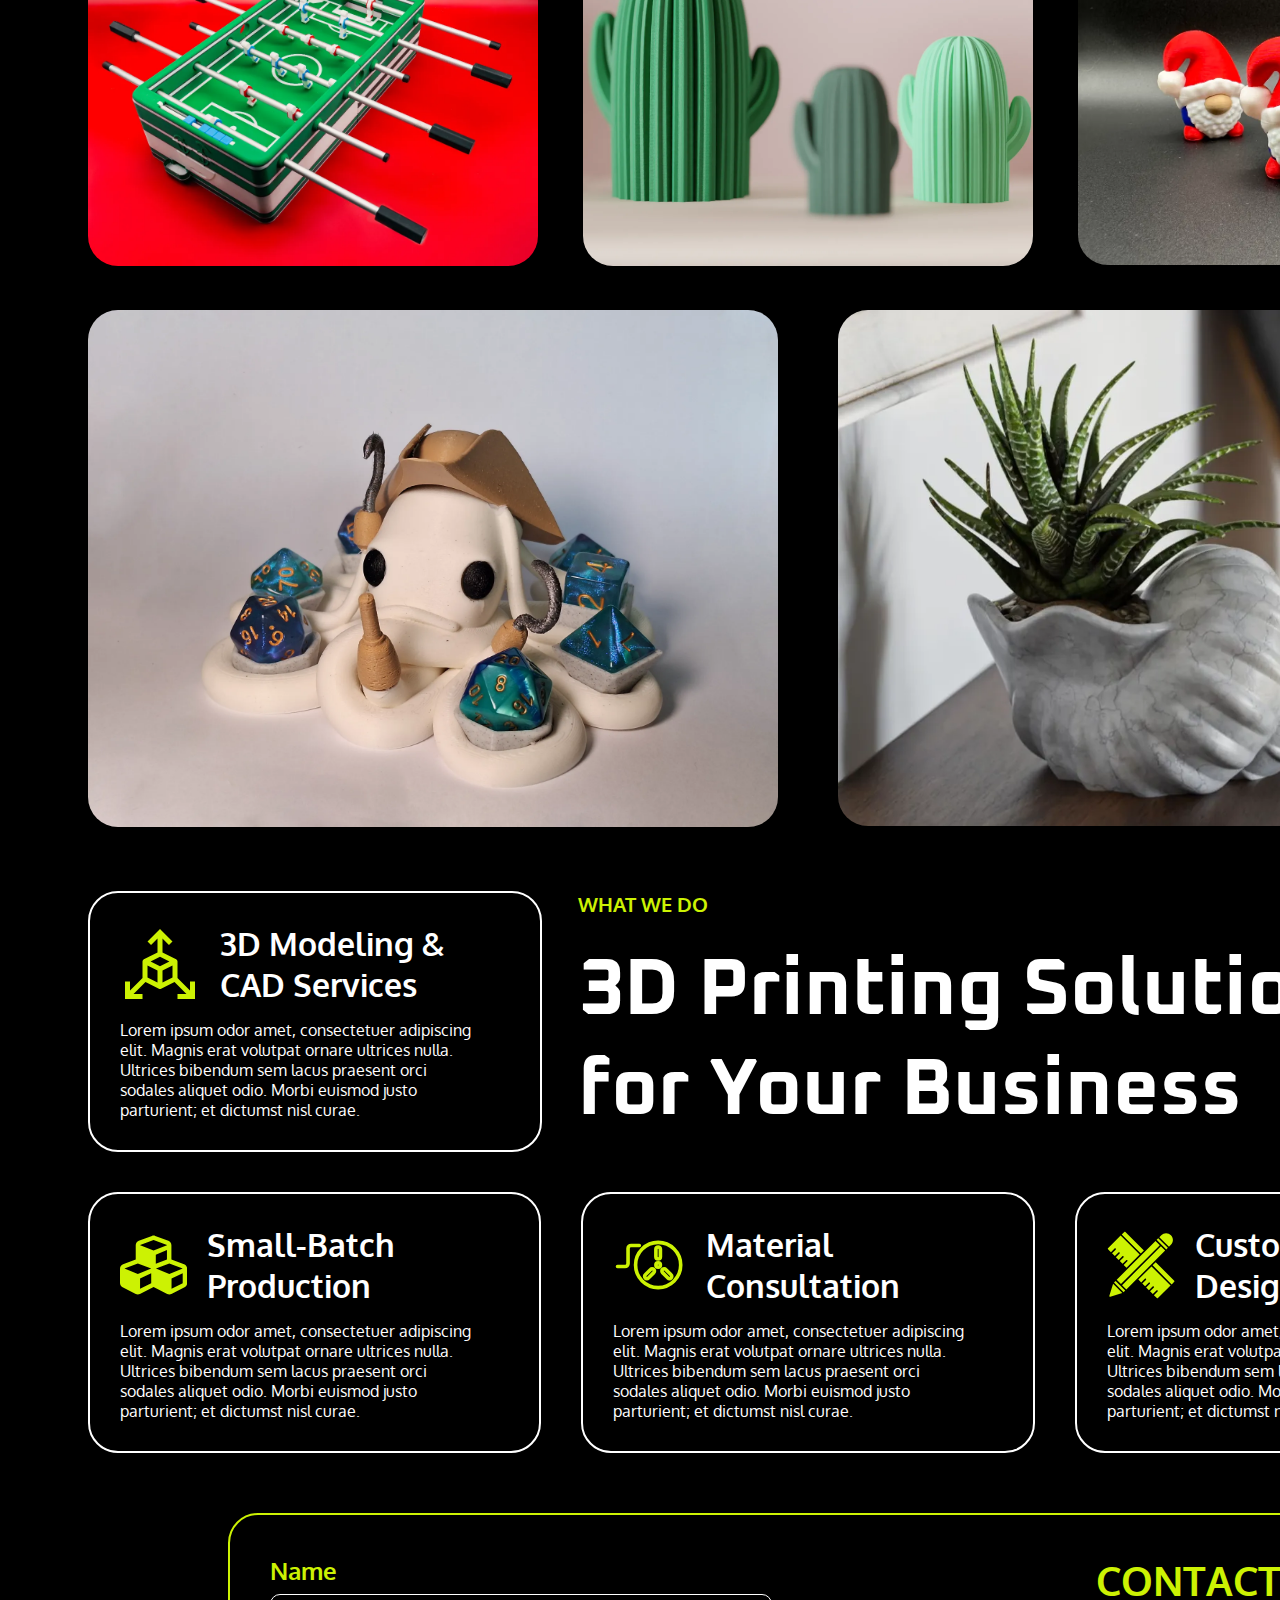
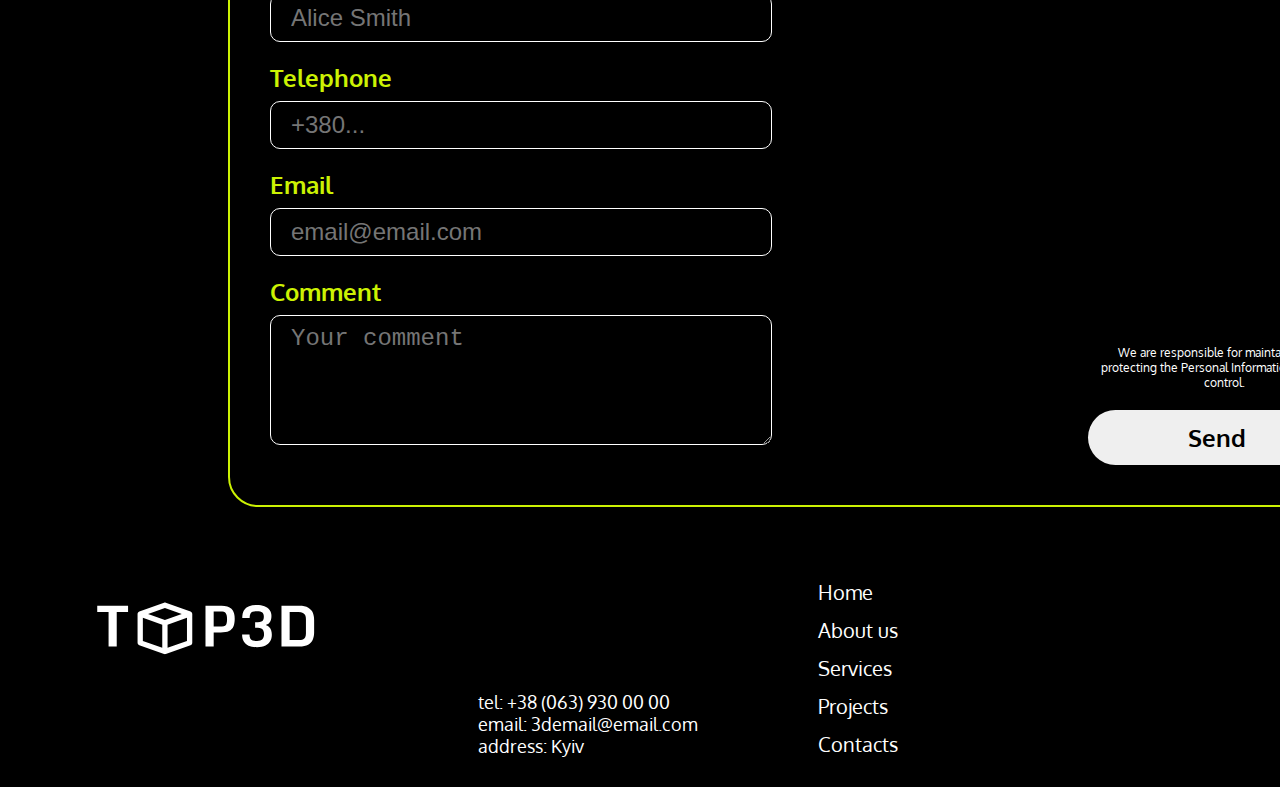
==== commit b8e016a9: "update styles" ====
--- a/index.html
+++ b/index.html
@@ -14,7 +14,7 @@
         <div class="container header__container">
             <div class="header__menu">
                 <a class="link" chref="./index.html">
-                    <svg class="header__logo" width="150" height="50">
+                    <svg id="logo" class="navigation__logo" width="150" height="50">
                         <use href="./img/svg/symbol-defs.svg#icon-logo"></use>
                     </svg>
                 </a>
@@ -124,31 +124,6 @@
         <section class="section" id="works">
             <div class="container">
                 <h2 class="section-title">Our works</h2>
-                <!-- <table>
-                    <tr>
-                        <th>Table Football</th>
-                        <th>Minimal Cactus Decoration</th>
-                        <th>Santa Gnome</th>
-                        <th>Pirate Kraken Dice Guardian</th>
-                        <th>Shell Flower Pot</th>
-                    </tr>
-                    <tr>
-                        <td><img src="./img/images/2024-10-29_0c64e9528820f.webp" alt="3D Table Football" width="300" height="200"></td>
-                        <td><img src="./img/images/2024-11-07_ce8e38e158c6.webp" alt="3D Cactus" width="300" height="200"></td>
-                        <td><img src="./img/images/2024-11-08_84ce058e50895.webp" alt="3D Santa Claus" width="300" height="200"></td>
-                        <td><img src="./img/images/2024-11-07_cf0e8cd7d54828.webp" alt="3D Octopus" width="300" height="200"></td>
-                        <td><img src="./img/images/2024-11-09_6f2162583973.webp" alt="3D Plant Pot" width="300" height="200"></td>
-                    </tr>
-                    <tr>
-                        <td>Dive into the world of tabletop sports with this compact, 3D-printed football table! Designed for easy assembly, it comes in two main parts that fit together seamlessly using hexagonal joints—no glue required.</td>
-                        <td>A stylized take on the iconic saguaro cactus, featuring clean vertical ribbing and characteristic arms. The bold,
-                        architectural design captures the essence of desert landscapes in a modern, minimalist way.</td>
-                        <td>Say hello to Santa Gnome! With his cozy hat and fluffy beard, he's ready to bring a touch of Christmas magic to your
-                        home. Perfect for adding a little holiday spirit!</td>
-                        <td>Cute Kraken Dice Guardian. Best results with AMS printing, only needs 4 colours. Some supports needed, but are easy to remove.</td>
-                        <td>High density model of Shell Flower pot. Format STL. Created in Blender. 2 Perimeters. 10% infill. No supports.</td>
-                    </tr>
-                </table> -->
                 <ul class="list works__list">
                     <li class="works__item"><img class="works__img" src="./img/images/2024-10-29_0c64e9528820f.webp" alt="3D Table Football" width="450"></li>
                     <li class="works__item"><img class="works__img" src="./img/images/2024-11-07_ce8e38e158c6.webp" alt="3D Cactus" width="450"></li>
@@ -240,46 +215,48 @@
     </main>
     <footer class="container">
         <div class="footer__container">
-            <a class="link" chref="./index.html">
-                <svg class="footer__logo" width="340" height="100">
-                    <use href="./img/svg/symbol-defs.svg#icon-logo"></use>
-                </svg>
-            </a>
-            <div class="footer__contacts">
-                <ul class="list footer__list">
-                    <li>tel: +38 (063) 930 00 00</li>
-                    <li>email: 3demail@email.com</li>
-                    <li>address: Kyiv</li>
-                </ul>
-                <nav>
-                    <ul class="list footer__navigation">
-                        <li><a class="link footer__link" href="#services">Services</a></li>
-                        <li><a class="link footer__link" href="">About us</a></li>
-                        <li><a class="link footer__link" href="/index.html">Home</a></li>
-                        <li><a class="link footer__link" href="#works">Projects</a></li>
-                        <li><a class="link footer__link" href="#contact_us">Contacts</a></li>
-                    </ul>
-                </nav>
-            </div>
-            <div>
-                <uL class="list">
-                    <li>
-                        <a class="link" href="">
-                            <svg width="20" height="20">
+            <div class="footer__main">
+                <a class="link footer__main-link" chref="./index.html">
+                    <svg class="footer__logo" width="240" height="80">
+                        <use href="./img/svg/symbol-defs.svg#icon-logo"></use>
+                    </svg>
+                </a>
+                <div class="footer__contacts">
+                    <ul class="list footer__list">
+                        <li>tel: +38 (063) 930 00 00</li>
+                        <li>email: 3demail@email.com</li>
+                        <li>address: Kyiv</li>
+                    </ul>
+                    <nav>
+                        <ul class="list footer__navigation">
+                            <li class="footer__nav-item"><a class="link footer__link" href="/index.html">Home</a></li>
+                            <li class="footer__nav-item"><a class="link footer__link" href="./logic.html">About us</a></li>
+                            <li class="footer__nav-item"><a class="link footer__link" href="#services">Services</a></li>
+                            <li class="footer__nav-item"><a class="link footer__link" href="#works">Projects</a></li>
+                            <li class="footer__nav-item"><a class="link footer__link" href="#contact_us">Contacts</a></li>
+                        </ul>
+                    </nav>
+                </div>
+            </div>
+            <div class="footer__socials">
+                <uL class="list footer__socials">
+                    <li class="footer__socials-item">
+                        <a class="link footer__socials-link" href="">
+                            <svg width="38" height="38">
                                 <use href="./img/svg/symbol-defs.svg#icon-instagram"></use>
                             </svg>
                         </a>
                     </li>
-                    <li>
-                        <a class="link" href="">
-                            <svg width="20" height="20">
+                    <li class="footer__socials-item">
+                        <a class="link footer__socials-link" href="">
+                            <svg width="38" height="38">
                                 <use href="./img/svg/symbol-defs.svg#icon-telegram"></use>
                             </svg>
                         </a>
                     </li>
-                    <li>
-                        <a class="link" href="">
-                            <svg width="20" height="20">
+                    <li class="footer__socials-item">
+                        <a class="link footer__socials-link" href="">
+                            <svg width="38" height="38">
                                 <use href="./img/svg/symbol-defs.svg#icon-facebook"></use>
                             </svg>
                         </a>
--- a/css/styles.css
+++ b/css/styles.css
@@ -6,8 +6,6 @@
     --second-color: #000000;
     --hover-color: #DFFD40;
     --primary-bg-color: #000000;
-    /* --item: 3;
-    --indent: 30px; */
     --anim: 250ms cubic-bezier(0.4, 0, 0.2, 1);
 }
 
@@ -25,6 +23,15 @@
     padding: 0;
 }
 
+*[type="button"]:hover,
+*[type="button"]:focus,
+*[type="submit"]:hover,
+*[type="submit"]:focus {
+    background-color: var(--hover-color);
+    cursor: pointer;
+}
+
+
 .img {
     display: block;
     max-width: 100%;
@@ -88,7 +95,7 @@
     align-items: center;
 }
 
-.header__logo {
+#logo {
     fill: var(--main-text-color)
 }
 
@@ -123,8 +130,8 @@
     display: flex;
 }
 
-.socials__item:not(:last-child) {
-    margin-right: 30px;
+.socials__list > li:not(:last-child) {
+    margin-right: 20px;
 }
 
 .socials__link {
@@ -249,12 +256,6 @@
     margin-bottom: 15px;
 }
 
-.about__btn:hover,
-.about__btn:focus {
-    background-color: var(--hover-color);
-    cursor: pointer;
-}
-
 .benefits__list {
     display: grid;
     grid-template-columns: auto auto auto;
@@ -443,41 +444,113 @@
     transition: background-color var(--anim);
 }
 
-.contacts__button:hover,
-.contacts__button:focus {
+.contacts__item textarea {
+    height: 110px;
+}
+
+.footer__container {
+    display: flex;
+    justify-content: space-between;
+    padding-top: 22px;
+    padding-bottom: 22px;
+}
+
+.footer__main {
+    display: flex;
+    align-content: flex-start;
+    justify-content: space-between;
+}
+
+.footer__main-link {
+    text-align: left;
+}
+
+.footer__logo {
+    fill: var(--main-text-color);
+    margin-right: 150px;
+}
+
+.footer__contacts {
+    display: flex;
+    align-items:flex-end;
+    gap: 120px;
+}
+
+.footer__list {
+    font-size: 18px;
+}
+
+.footer__navigation {
+    display: flex;
+    flex-direction: column;
+    gap: 12px;
+    font-size: 20px;
+}
+
+.footer__link {
+    color: var(--main-text-color);
+}
+
+.footer__socials {
+    display: flex;
+    align-items: flex-end;
+}
+
+.footer__socials-item:not(:last-child) {
+    margin-right: 22px;
+}
+
+.footer__socials-link {
+    display: flex;
+    align-items: center;
+    justify-content: center;
+    width: 64px;
+    height: 64px;
+    color: var(--second-color);
+    background-color: var(--main-text-color);
+    border-radius: 50%;
+
+    transition: background-color var(--anim);
+}
+
+.footer__socials-link:hover,
+.footer__socials-link:focus {
     background-color: var(--hover-color);
     cursor: pointer;
 }
 
-.contacts__item textarea {
-    height: 110px;
+.footer {
+    flex-grow: 0;
+    flex-shrink: 0;
+    justify-content: space-between;
 }
 
 .footer__container {
-    display: flex;
-    padding-top: 22px;
-    padding-bottom: 22px;
-}
-
-.footer__logo {
-    fill: var(--main-text-color);
-    margin-right: 72px;
-}
-
-.footer__contacts {
-    display: flex;
-    align-items:flex-end;
-    gap: 120px;
-}
-
-.footer__list {
+    width: 100%;
+}
+
+table, th, td {
+    border: 1px solid var(--accent-color);
+    border-collapse: collapse;
+    padding: 15px;
+}
+
+th {
+    text-align: center;
+    font-size: 26px;
+    font-weight: 700;
+}
+
+td {
     font-size: 18px;
-}
-
-.footer__navigation {
-    font-size: 20px;
-}
-
-.footer__link {
-    color: var(--main-text-color);
+    text-align: left;
+    vertical-align: top;
+}
+
+.section__table {
+    margin-bottom: 30px;
+}
+
+.filaments__section {
+    margin-top: 30px;
 }